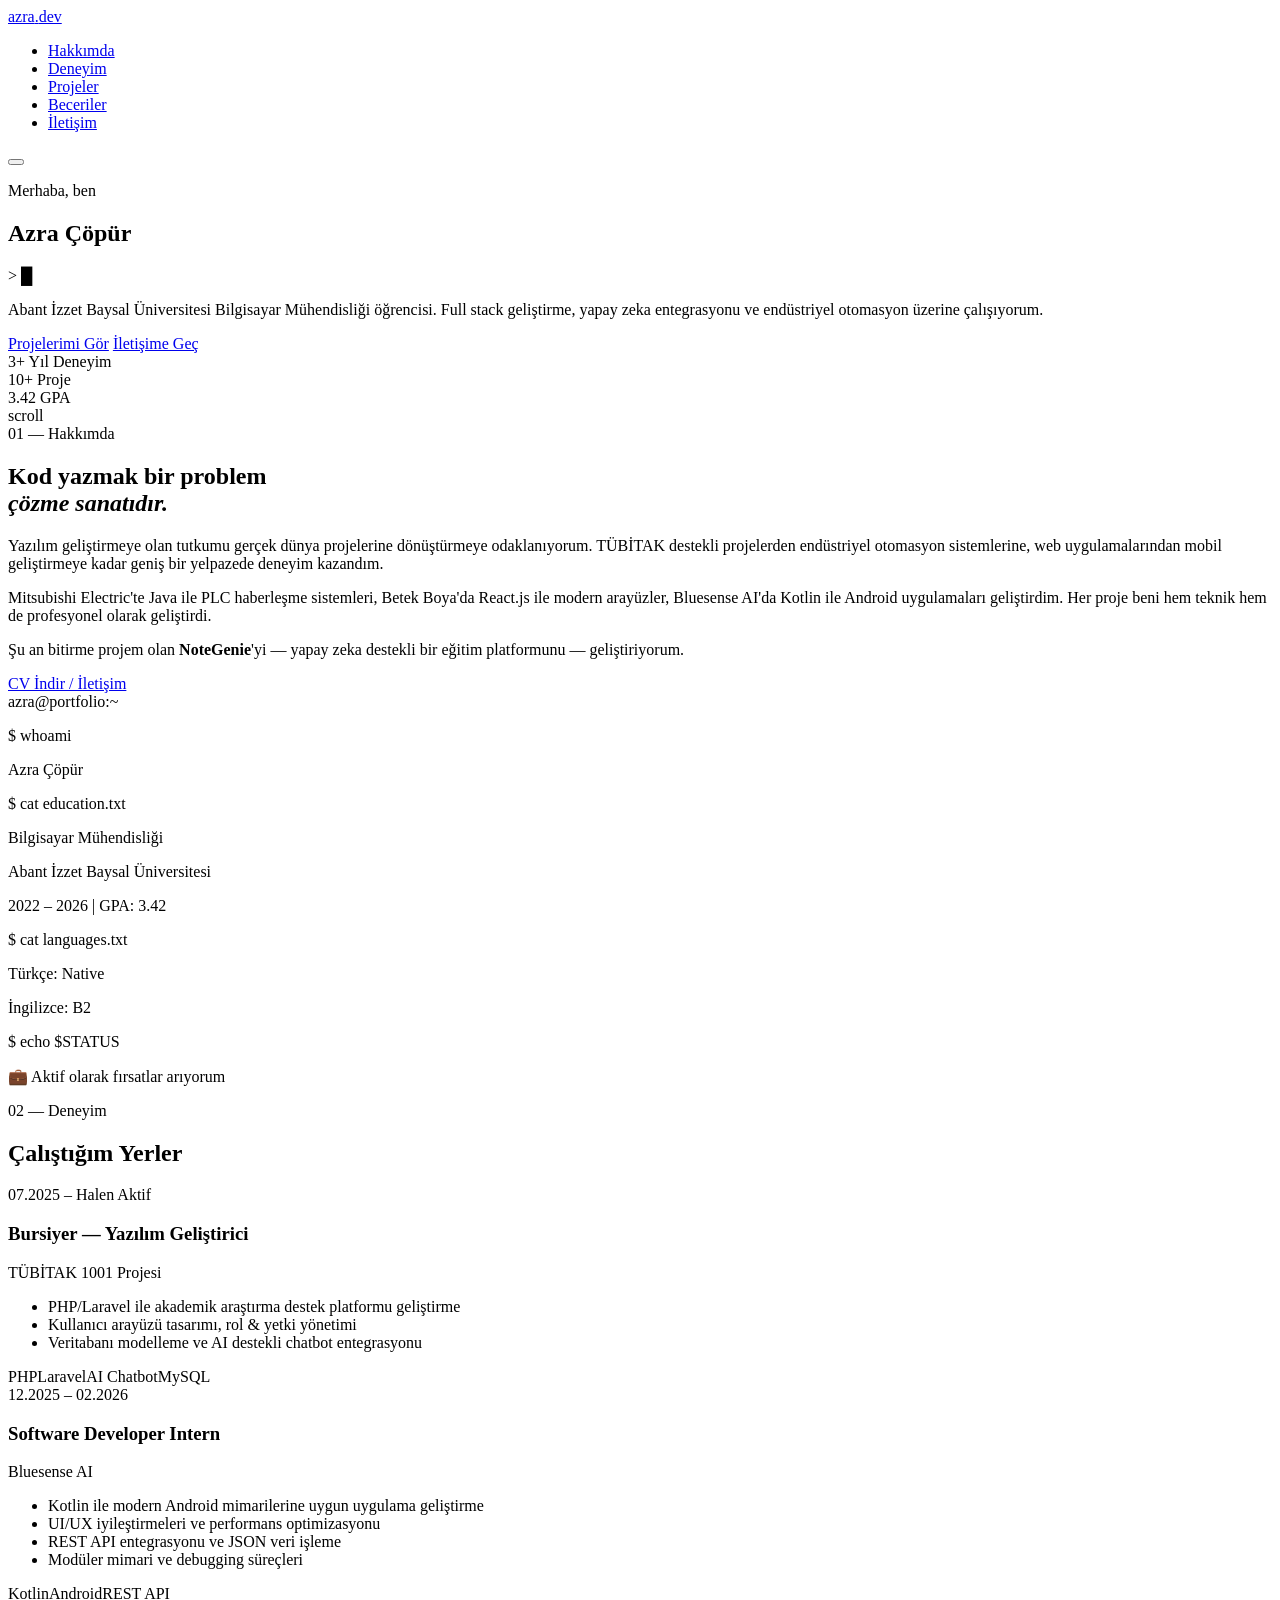
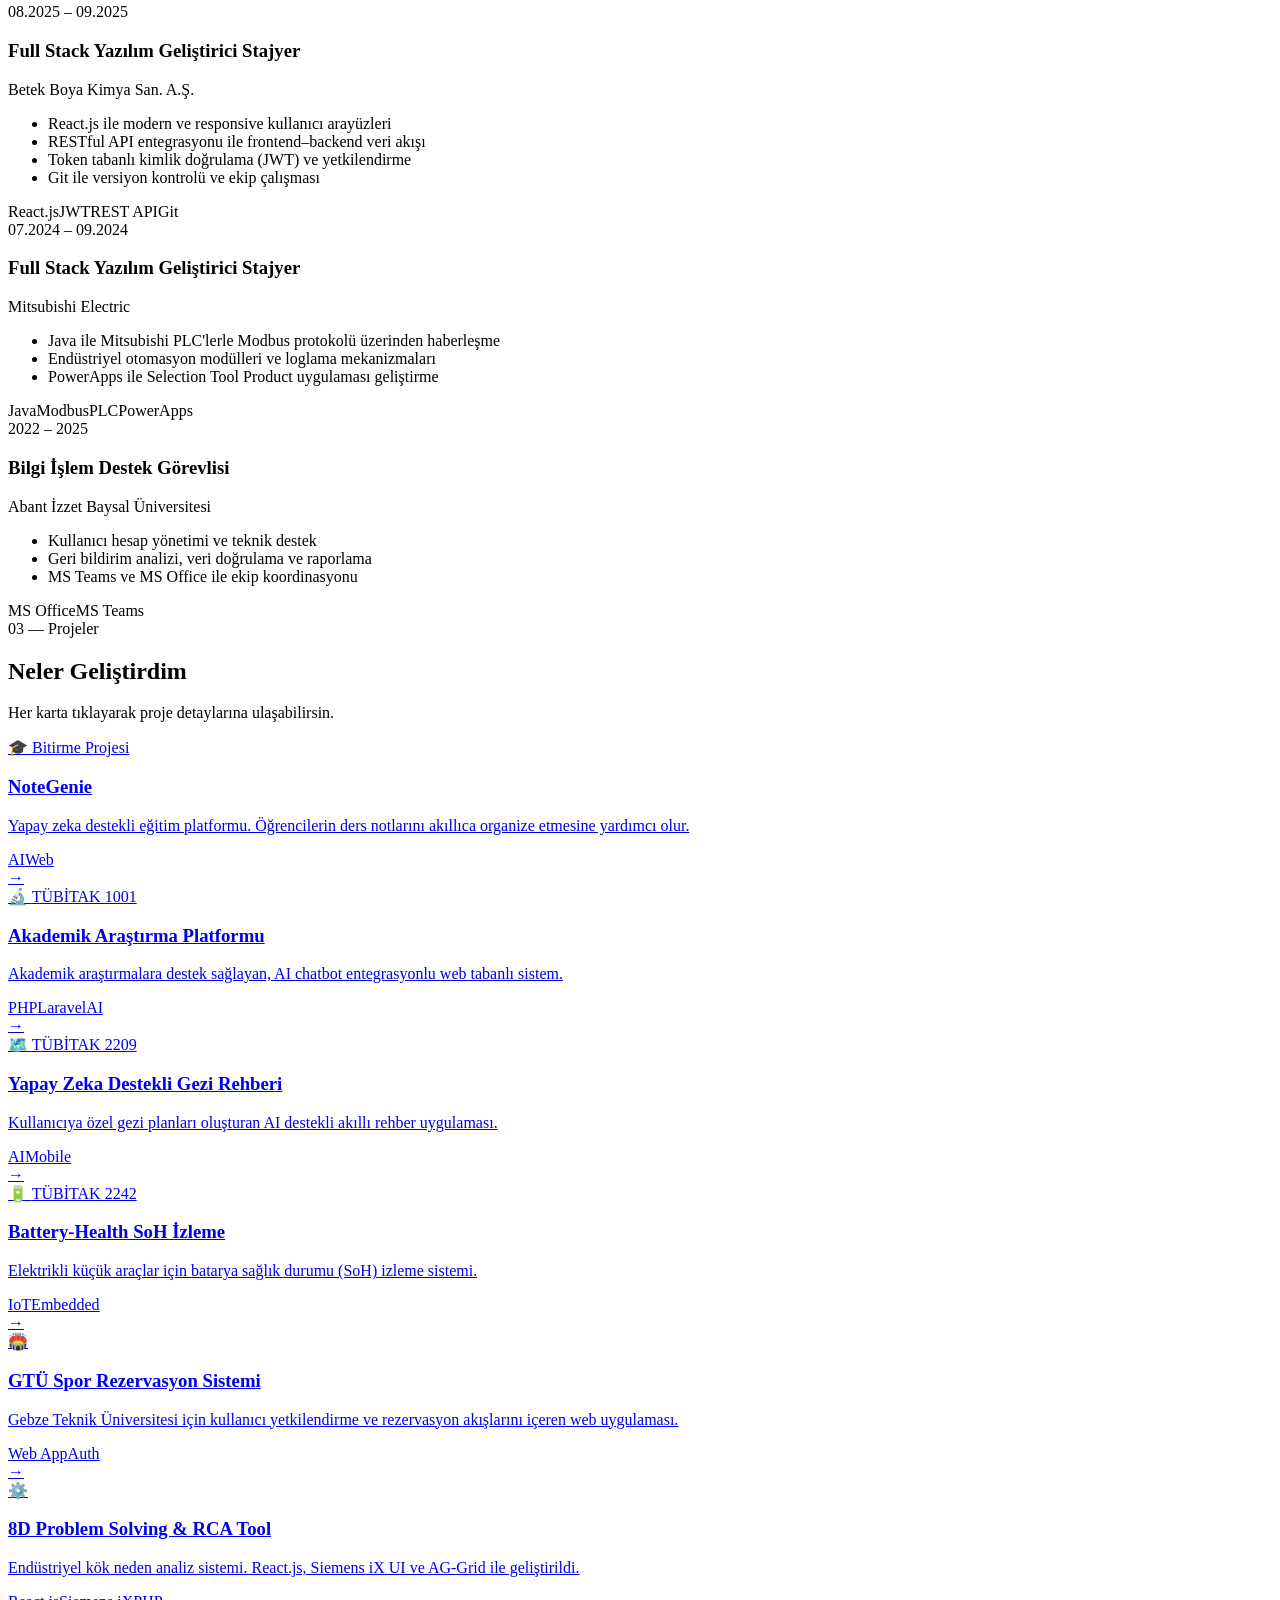
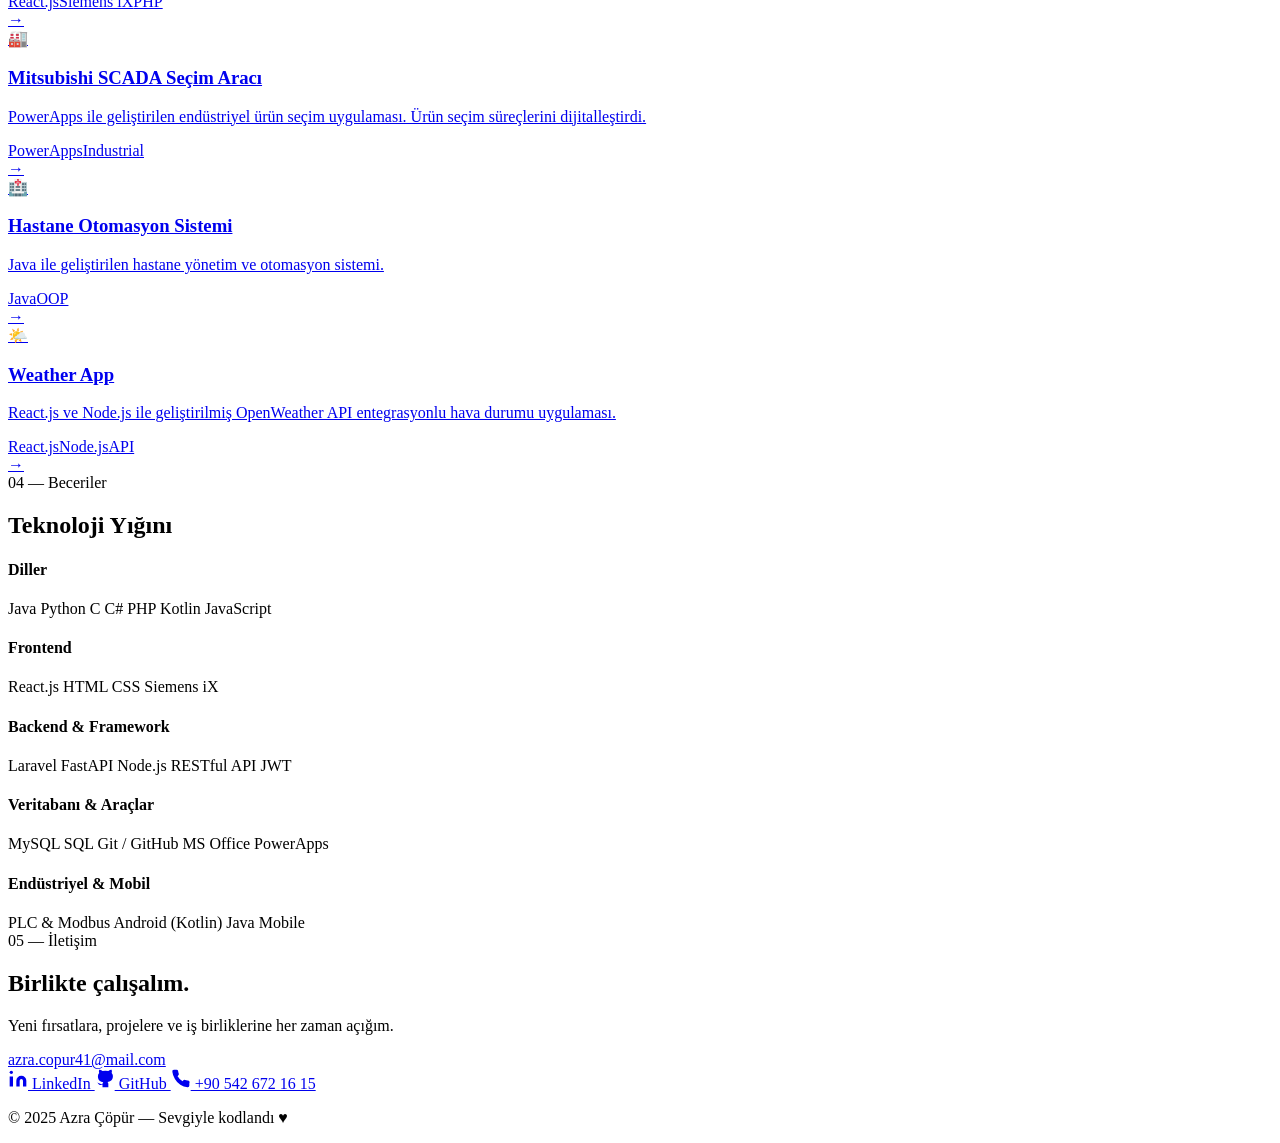
==== index.html @ 9828b647 "Add files via upload" ====
<!DOCTYPE html>
<html lang="tr">
<head>
  <meta charset="UTF-8" />
  <meta name="viewport" content="width=device-width, initial-scale=1.0" />
  <title>Azra Çöpür — Software Developer</title>
  <link rel="preconnect" href="https://fonts.googleapis.com" />
  <link rel="preconnect" href="https://fonts.gstatic.com" crossorigin />
  <link href="https://fonts.googleapis.com/css2?family=Space+Grotesk:wght@300;400;500;600;700&family=Inter:wght@300;400;500&family=JetBrains+Mono:wght@300;400&display=swap" rel="stylesheet" />
  <link rel="stylesheet" href="css/style.css" />
</head>
<body>

  <!-- NAV -->
  <nav class="nav" id="nav">
    <div class="nav-inner">
      <a href="#home" class="nav-logo">azra<span class="accent">.</span>dev</a>
      <ul class="nav-links">
        <li><a href="#about">Hakkımda</a></li>
        <li><a href="#experience">Deneyim</a></li>
        <li><a href="#projects">Projeler</a></li>
        <li><a href="#skills">Beceriler</a></li>
        <li><a href="#contact" class="nav-cta">İletişim</a></li>
      </ul>
      <button class="hamburger" id="hamburger" aria-label="Menü">
        <span></span><span></span><span></span>
      </button>
    </div>
  </nav>

  <!-- HERO -->
  <section class="hero" id="home">
    <div class="hero-bg-code" aria-hidden="true" id="bgCode"></div>
    <div class="hero-content">
      <p class="hero-eyebrow">Merhaba, ben</p>
      <h1 class="hero-name">Azra Çöpür</h1>
      <div class="hero-title-wrap">
        <span class="hero-title-static">&gt; </span>
        <span class="hero-title-typed" id="typedText"></span>
        <span class="cursor" aria-hidden="true">█</span>
      </div>
      <p class="hero-desc">
        Abant İzzet Baysal Üniversitesi Bilgisayar Mühendisliği öğrencisi. 
        Full stack geliştirme, yapay zeka entegrasyonu ve endüstriyel otomasyon üzerine çalışıyorum.
      </p>
      <div class="hero-actions">
        <a href="#projects" class="btn btn-primary">Projelerimi Gör</a>
        <a href="#contact" class="btn btn-ghost">İletişime Geç</a>
      </div>
      <div class="hero-stats">
        <div class="stat">
          <span class="stat-num">3+</span>
          <span class="stat-label">Yıl Deneyim</span>
        </div>
        <div class="stat-divider"></div>
        <div class="stat">
          <span class="stat-num">10+</span>
          <span class="stat-label">Proje</span>
        </div>
        <div class="stat-divider"></div>
        <div class="stat">
          <span class="stat-num">3.42</span>
          <span class="stat-label">GPA</span>
        </div>
      </div>
    </div>
    <div class="hero-scroll-hint" aria-hidden="true">
      <span>scroll</span>
      <div class="scroll-line"></div>
    </div>
  </section>

  <!-- ABOUT -->
  <section class="section" id="about">
    <div class="container">
      <div class="section-label">01 — Hakkımda</div>
      <div class="about-grid">
        <div class="about-text">
          <h2 class="section-title">Kod yazmak bir problem<br><em>çözme sanatıdır.</em></h2>
          <p>
            Yazılım geliştirmeye olan tutkumu gerçek dünya projelerine dönüştürmeye odaklanıyorum. 
            TÜBİTAK destekli projelerden endüstriyel otomasyon sistemlerine, web uygulamalarından 
            mobil geliştirmeye kadar geniş bir yelpazede deneyim kazandım.
          </p>
          <p>
            Mitsubishi Electric'te Java ile PLC haberleşme sistemleri, Betek Boya'da React.js ile 
            modern arayüzler, Bluesense AI'da Kotlin ile Android uygulamaları geliştirdim. 
            Her proje beni hem teknik hem de profesyonel olarak geliştirdi.
          </p>
          <p>
            Şu an bitirme projem olan <strong>NoteGenie</strong>'yi — yapay zeka destekli bir eğitim 
            platformunu — geliştiriyorum.
          </p>
          <a href="mailto:azra.copur41@mail.com" class="btn btn-primary" style="margin-top:1.5rem">CV İndir / İletişim</a>
        </div>
        <div class="about-card-col">
          <div class="about-terminal">
            <div class="terminal-bar">
              <span class="t-dot red"></span>
              <span class="t-dot yellow"></span>
              <span class="t-dot green"></span>
              <span class="t-title">azra@portfolio:~</span>
            </div>
            <div class="terminal-body">
              <p><span class="t-prompt">$</span> whoami</p>
              <p class="t-out">Azra Çöpür</p>
              <p><span class="t-prompt">$</span> cat education.txt</p>
              <p class="t-out">Bilgisayar Mühendisliği</p>
              <p class="t-out">Abant İzzet Baysal Üniversitesi</p>
              <p class="t-out">2022 – 2026 | GPA: 3.42</p>
              <p><span class="t-prompt">$</span> cat languages.txt</p>
              <p class="t-out">Türkçe: Native</p>
              <p class="t-out">İngilizce: B2</p>
              <p><span class="t-prompt">$</span> echo $STATUS</p>
              <p class="t-out accent-text">💼 Aktif olarak fırsatlar arıyorum</p>
            </div>
          </div>
        </div>
      </div>
    </div>
  </section>

  <!-- EXPERIENCE -->
  <section class="section section-dark" id="experience">
    <div class="container">
      <div class="section-label">02 — Deneyim</div>
      <h2 class="section-title">Çalıştığım Yerler</h2>
      <div class="timeline">

        <div class="timeline-item">
          <div class="timeline-dot"></div>
          <div class="timeline-content">
            <div class="timeline-meta">
              <span class="timeline-date">07.2025 – Halen</span>
              <span class="timeline-badge current">Aktif</span>
            </div>
            <h3 class="timeline-role">Bursiyer — Yazılım Geliştirici</h3>
            <p class="timeline-company">TÜBİTAK 1001 Projesi</p>
            <ul class="timeline-tasks">
              <li>PHP/Laravel ile akademik araştırma destek platformu geliştirme</li>
              <li>Kullanıcı arayüzü tasarımı, rol & yetki yönetimi</li>
              <li>Veritabanı modelleme ve AI destekli chatbot entegrasyonu</li>
            </ul>
            <div class="timeline-tags">
              <span class="tag">PHP</span><span class="tag">Laravel</span><span class="tag">AI Chatbot</span><span class="tag">MySQL</span>
            </div>
          </div>
        </div>

        <div class="timeline-item">
          <div class="timeline-dot"></div>
          <div class="timeline-content">
            <div class="timeline-meta">
              <span class="timeline-date">12.2025 – 02.2026</span>
            </div>
            <h3 class="timeline-role">Software Developer Intern</h3>
            <p class="timeline-company">Bluesense AI</p>
            <ul class="timeline-tasks">
              <li>Kotlin ile modern Android mimarilerine uygun uygulama geliştirme</li>
              <li>UI/UX iyileştirmeleri ve performans optimizasyonu</li>
              <li>REST API entegrasyonu ve JSON veri işleme</li>
              <li>Modüler mimari ve debugging süreçleri</li>
            </ul>
            <div class="timeline-tags">
              <span class="tag">Kotlin</span><span class="tag">Android</span><span class="tag">REST API</span>
            </div>
          </div>
        </div>

        <div class="timeline-item">
          <div class="timeline-dot"></div>
          <div class="timeline-content">
            <div class="timeline-meta">
              <span class="timeline-date">08.2025 – 09.2025</span>
            </div>
            <h3 class="timeline-role">Full Stack Yazılım Geliştirici Stajyer</h3>
            <p class="timeline-company">Betek Boya Kimya San. A.Ş.</p>
            <ul class="timeline-tasks">
              <li>React.js ile modern ve responsive kullanıcı arayüzleri</li>
              <li>RESTful API entegrasyonu ile frontend–backend veri akışı</li>
              <li>Token tabanlı kimlik doğrulama (JWT) ve yetkilendirme</li>
              <li>Git ile versiyon kontrolü ve ekip çalışması</li>
            </ul>
            <div class="timeline-tags">
              <span class="tag">React.js</span><span class="tag">JWT</span><span class="tag">REST API</span><span class="tag">Git</span>
            </div>
          </div>
        </div>

        <div class="timeline-item">
          <div class="timeline-dot"></div>
          <div class="timeline-content">
            <div class="timeline-meta">
              <span class="timeline-date">07.2024 – 09.2024</span>
            </div>
            <h3 class="timeline-role">Full Stack Yazılım Geliştirici Stajyer</h3>
            <p class="timeline-company">Mitsubishi Electric</p>
            <ul class="timeline-tasks">
              <li>Java ile Mitsubishi PLC'lerle Modbus protokolü üzerinden haberleşme</li>
              <li>Endüstriyel otomasyon modülleri ve loglama mekanizmaları</li>
              <li>PowerApps ile Selection Tool Product uygulaması geliştirme</li>
            </ul>
            <div class="timeline-tags">
              <span class="tag">Java</span><span class="tag">Modbus</span><span class="tag">PLC</span><span class="tag">PowerApps</span>
            </div>
          </div>
        </div>

        <div class="timeline-item">
          <div class="timeline-dot"></div>
          <div class="timeline-content">
            <div class="timeline-meta">
              <span class="timeline-date">2022 – 2025</span>
            </div>
            <h3 class="timeline-role">Bilgi İşlem Destek Görevlisi</h3>
            <p class="timeline-company">Abant İzzet Baysal Üniversitesi</p>
            <ul class="timeline-tasks">
              <li>Kullanıcı hesap yönetimi ve teknik destek</li>
              <li>Geri bildirim analizi, veri doğrulama ve raporlama</li>
              <li>MS Teams ve MS Office ile ekip koordinasyonu</li>
            </ul>
            <div class="timeline-tags">
              <span class="tag">MS Office</span><span class="tag">MS Teams</span>
            </div>
          </div>
        </div>

      </div>
    </div>
  </section>

  <!-- PROJECTS -->
  <section class="section" id="projects">
    <div class="container">
      <div class="section-label">03 — Projeler</div>
      <h2 class="section-title">Neler Geliştirdim</h2>
      <p class="section-sub">Her karta tıklayarak proje detaylarına ulaşabilirsin.</p>
      <div class="projects-grid">

        <a href="projects/notegenie.html" class="project-card featured">
          <div class="project-card-inner">
            <div class="project-top">
              <span class="project-emoji">🎓</span>
              <span class="project-badge">Bitirme Projesi</span>
            </div>
            <h3 class="project-title">NoteGenie</h3>
            <p class="project-desc">Yapay zeka destekli eğitim platformu. Öğrencilerin ders notlarını akıllıca organize etmesine yardımcı olur.</p>
            <div class="project-tags">
              <span class="tag">AI</span><span class="tag">Web</span>
            </div>
            <span class="project-arrow">→</span>
          </div>
        </a>

        <a href="projects/tubitak-1001.html" class="project-card">
          <div class="project-card-inner">
            <div class="project-top">
              <span class="project-emoji">🔬</span>
              <span class="project-badge tubitak">TÜBİTAK 1001</span>
            </div>
            <h3 class="project-title">Akademik Araştırma Platformu</h3>
            <p class="project-desc">Akademik araştırmalara destek sağlayan, AI chatbot entegrasyonlu web tabanlı sistem.</p>
            <div class="project-tags">
              <span class="tag">PHP</span><span class="tag">Laravel</span><span class="tag">AI</span>
            </div>
            <span class="project-arrow">→</span>
          </div>
        </a>

        <a href="projects/tubitak-2209.html" class="project-card">
          <div class="project-card-inner">
            <div class="project-top">
              <span class="project-emoji">🗺️</span>
              <span class="project-badge tubitak">TÜBİTAK 2209</span>
            </div>
            <h3 class="project-title">Yapay Zeka Destekli Gezi Rehberi</h3>
            <p class="project-desc">Kullanıcıya özel gezi planları oluşturan AI destekli akıllı rehber uygulaması.</p>
            <div class="project-tags">
              <span class="tag">AI</span><span class="tag">Mobile</span>
            </div>
            <span class="project-arrow">→</span>
          </div>
        </a>

        <a href="projects/battery-health.html" class="project-card">
          <div class="project-card-inner">
            <div class="project-top">
              <span class="project-emoji">🔋</span>
              <span class="project-badge tubitak">TÜBİTAK 2242</span>
            </div>
            <h3 class="project-title">Battery-Health SoH İzleme</h3>
            <p class="project-desc">Elektrikli küçük araçlar için batarya sağlık durumu (SoH) izleme sistemi.</p>
            <div class="project-tags">
              <span class="tag">IoT</span><span class="tag">Embedded</span>
            </div>
            <span class="project-arrow">→</span>
          </div>
        </a>

        <a href="projects/spor-rezervasyon.html" class="project-card">
          <div class="project-card-inner">
            <div class="project-top">
              <span class="project-emoji">🏟️</span>
            </div>
            <h3 class="project-title">GTÜ Spor Rezervasyon Sistemi</h3>
            <p class="project-desc">Gebze Teknik Üniversitesi için kullanıcı yetkilendirme ve rezervasyon akışlarını içeren web uygulaması.</p>
            <div class="project-tags">
              <span class="tag">Web App</span><span class="tag">Auth</span>
            </div>
            <span class="project-arrow">→</span>
          </div>
        </a>

        <a href="projects/8d-tool.html" class="project-card">
          <div class="project-card-inner">
            <div class="project-top">
              <span class="project-emoji">⚙️</span>
            </div>
            <h3 class="project-title">8D Problem Solving & RCA Tool</h3>
            <p class="project-desc">Endüstriyel kök neden analiz sistemi. React.js, Siemens iX UI ve AG-Grid ile geliştirildi.</p>
            <div class="project-tags">
              <span class="tag">React.js</span><span class="tag">Siemens iX</span><span class="tag">PHP</span>
            </div>
            <span class="project-arrow">→</span>
          </div>
        </a>

        <a href="projects/mitsubishi-scada.html" class="project-card">
          <div class="project-card-inner">
            <div class="project-top">
              <span class="project-emoji">🏭</span>
            </div>
            <h3 class="project-title">Mitsubishi SCADA Seçim Aracı</h3>
            <p class="project-desc">PowerApps ile geliştirilen endüstriyel ürün seçim uygulaması. Ürün seçim süreçlerini dijitalleştirdi.</p>
            <div class="project-tags">
              <span class="tag">PowerApps</span><span class="tag">Industrial</span>
            </div>
            <span class="project-arrow">→</span>
          </div>
        </a>

        <a href="projects/hastane-otomasyon.html" class="project-card">
          <div class="project-card-inner">
            <div class="project-top">
              <span class="project-emoji">🏥</span>
            </div>
            <h3 class="project-title">Hastane Otomasyon Sistemi</h3>
            <p class="project-desc">Java ile geliştirilen hastane yönetim ve otomasyon sistemi.</p>
            <div class="project-tags">
              <span class="tag">Java</span><span class="tag">OOP</span>
            </div>
            <span class="project-arrow">→</span>
          </div>
        </a>

        <a href="projects/weather-app.html" class="project-card">
          <div class="project-card-inner">
            <div class="project-top">
              <span class="project-emoji">🌤️</span>
            </div>
            <h3 class="project-title">Weather App</h3>
            <p class="project-desc">React.js ve Node.js ile geliştirilmiş OpenWeather API entegrasyonlu hava durumu uygulaması.</p>
            <div class="project-tags">
              <span class="tag">React.js</span><span class="tag">Node.js</span><span class="tag">API</span>
            </div>
            <span class="project-arrow">→</span>
          </div>
        </a>

      </div>
    </div>
  </section>

  <!-- SKILLS -->
  <section class="section section-dark" id="skills">
    <div class="container">
      <div class="section-label">04 — Beceriler</div>
      <h2 class="section-title">Teknoloji Yığını</h2>
      <div class="skills-grid">

        <div class="skill-group">
          <h4 class="skill-group-title">Diller</h4>
          <div class="skill-pills">
            <span class="pill">Java</span>
            <span class="pill">Python</span>
            <span class="pill">C</span>
            <span class="pill">C#</span>
            <span class="pill">PHP</span>
            <span class="pill">Kotlin</span>
            <span class="pill">JavaScript</span>
          </div>
        </div>

        <div class="skill-group">
          <h4 class="skill-group-title">Frontend</h4>
          <div class="skill-pills">
            <span class="pill">React.js</span>
            <span class="pill">HTML</span>
            <span class="pill">CSS</span>
            <span class="pill">Siemens iX</span>
          </div>
        </div>

        <div class="skill-group">
          <h4 class="skill-group-title">Backend & Framework</h4>
          <div class="skill-pills">
            <span class="pill">Laravel</span>
            <span class="pill">FastAPI</span>
            <span class="pill">Node.js</span>
            <span class="pill">RESTful API</span>
            <span class="pill">JWT</span>
          </div>
        </div>

        <div class="skill-group">
          <h4 class="skill-group-title">Veritabanı & Araçlar</h4>
          <div class="skill-pills">
            <span class="pill">MySQL</span>
            <span class="pill">SQL</span>
            <span class="pill">Git / GitHub</span>
            <span class="pill">MS Office</span>
            <span class="pill">PowerApps</span>
          </div>
        </div>

        <div class="skill-group">
          <h4 class="skill-group-title">Endüstriyel & Mobil</h4>
          <div class="skill-pills">
            <span class="pill">PLC & Modbus</span>
            <span class="pill">Android (Kotlin)</span>
            <span class="pill">Java Mobile</span>
          </div>
        </div>

      </div>
    </div>
  </section>

  <!-- CONTACT -->
  <section class="section" id="contact">
    <div class="container">
      <div class="section-label">05 — İletişim</div>
      <div class="contact-center">
        <h2 class="section-title">Birlikte çalışalım<span class="accent">.</span></h2>
        <p class="contact-sub">
          Yeni fırsatlara, projelere ve iş birliklerine her zaman açığım.
        </p>
        <a href="mailto:azra.copur41@mail.com" class="contact-email">azra.copur41@mail.com</a>
        <div class="contact-links">
          <a href="https://linkedin.com/in/azracopur" target="_blank" rel="noopener" class="contact-link">
            <svg width="20" height="20" viewBox="0 0 24 24" fill="currentColor"><path d="M16 8a6 6 0 0 1 6 6v7h-4v-7a2 2 0 0 0-2-2 2 2 0 0 0-2 2v7h-4v-7a6 6 0 0 1 6-6z"/><rect x="2" y="9" width="4" height="12"/><circle cx="4" cy="4" r="2"/></svg>
            LinkedIn
          </a>
          <a href="https://github.com/azracopur" target="_blank" rel="noopener" class="contact-link">
            <svg width="20" height="20" viewBox="0 0 24 24" fill="currentColor"><path d="M9 19c-5 1.5-5-2.5-7-3m14 6v-3.87a3.37 3.37 0 0 0-.94-2.61c3.14-.35 6.44-1.54 6.44-7A5.44 5.44 0 0 0 20 4.77 5.07 5.07 0 0 0 19.91 1S18.73.65 16 2.48a13.38 13.38 0 0 0-7 0C6.27.65 5.09 1 5.09 1A5.07 5.07 0 0 0 5 4.77a5.44 5.44 0 0 0-1.5 3.78c0 5.42 3.3 6.61 6.44 7A3.37 3.37 0 0 0 9 18.13V22"/></svg>
            GitHub
          </a>
          <a href="tel:+905426721615" class="contact-link">
            <svg width="20" height="20" viewBox="0 0 24 24" fill="currentColor"><path d="M22 16.92v3a2 2 0 0 1-2.18 2 19.79 19.79 0 0 1-8.63-3.07A19.5 19.5 0 0 1 4.69 12 19.79 19.79 0 0 1 1.61 3.4 2 2 0 0 1 3.59 1h3a2 2 0 0 1 2 1.72c.127.96.361 1.903.7 2.81a2 2 0 0 1-.45 2.11L7.91 8.56a16 16 0 0 0 6 6l.92-.92a2 2 0 0 1 2.11-.45c.907.339 1.85.573 2.81.7A2 2 0 0 1 22 16.92z"/></svg>
            +90 542 672 16 15
          </a>
        </div>
      </div>
    </div>
  </section>

  <!-- FOOTER -->
  <footer class="footer">
    <div class="container">
      <p>© 2025 Azra Çöpür — Sevgiyle kodlandı <span class="accent">♥</span></p>
    </div>
  </footer>

  <script src="js/main.js"></script>
</body>
</html>
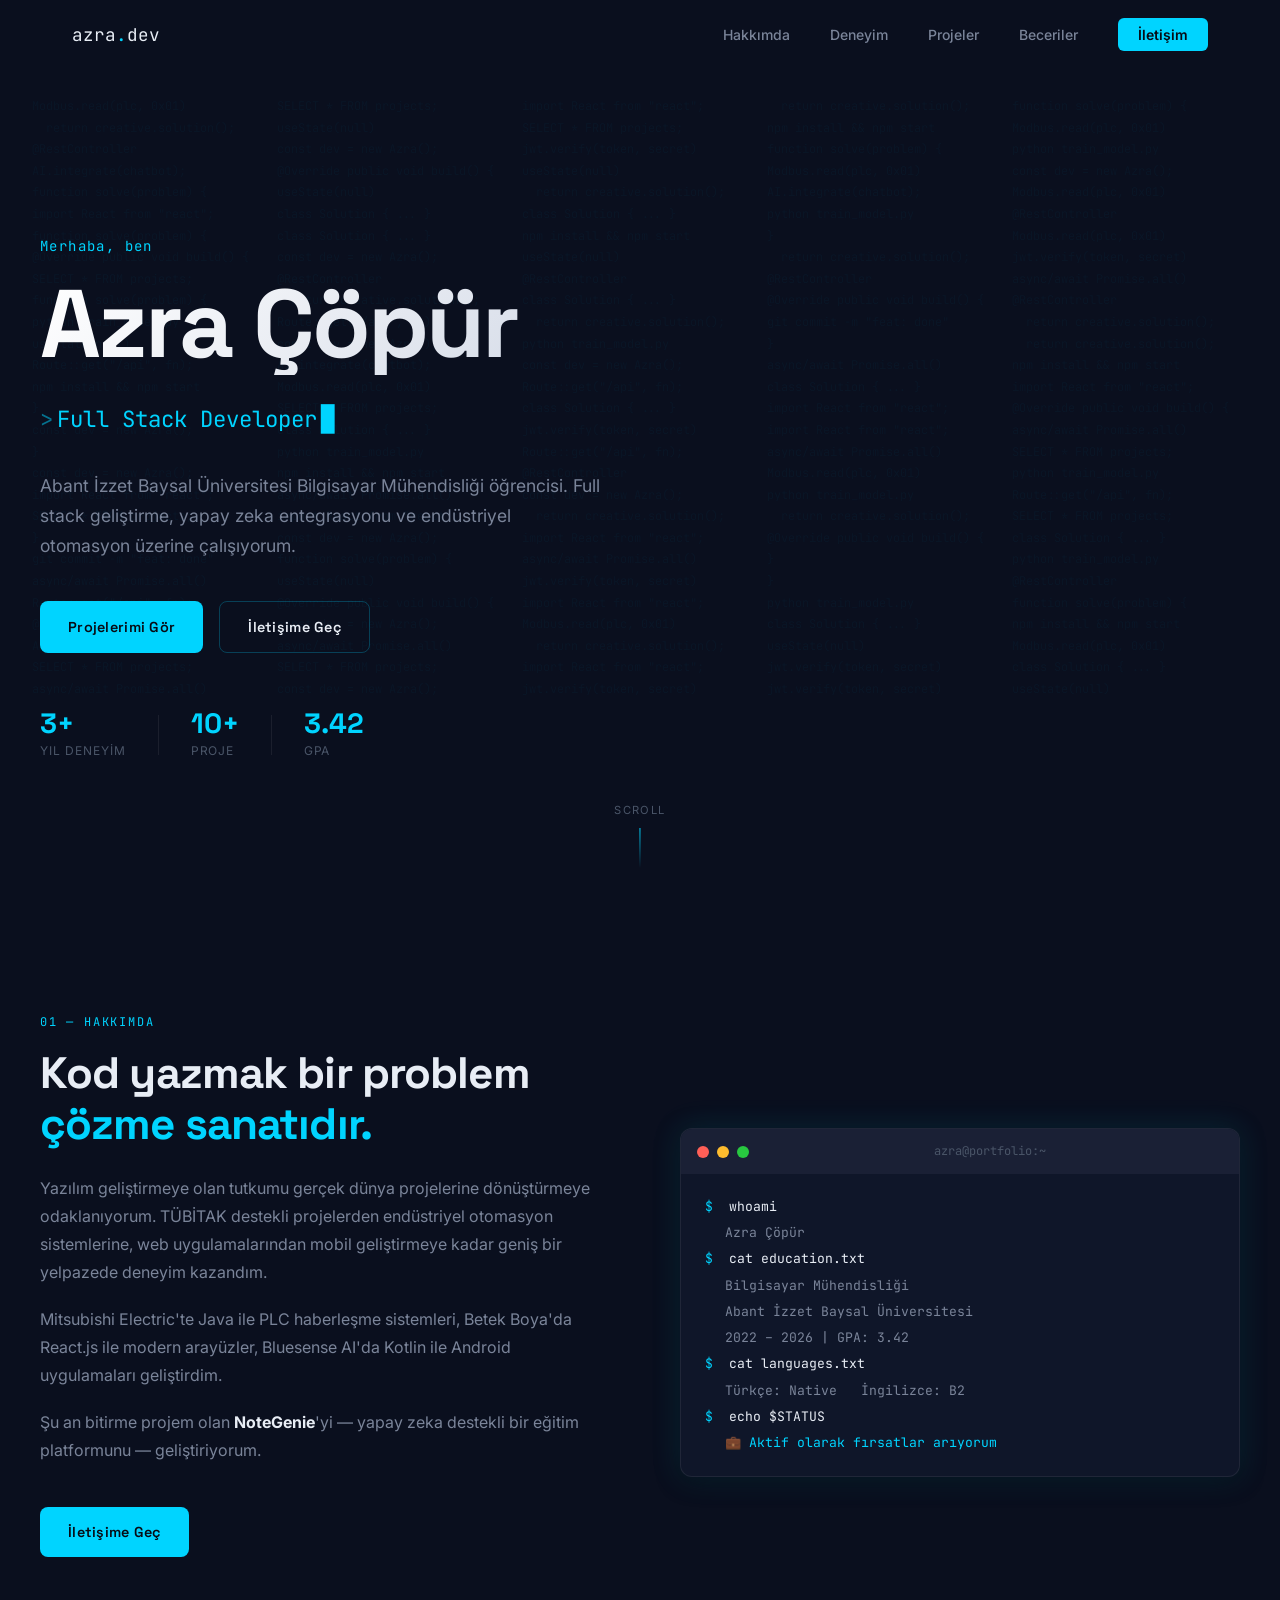
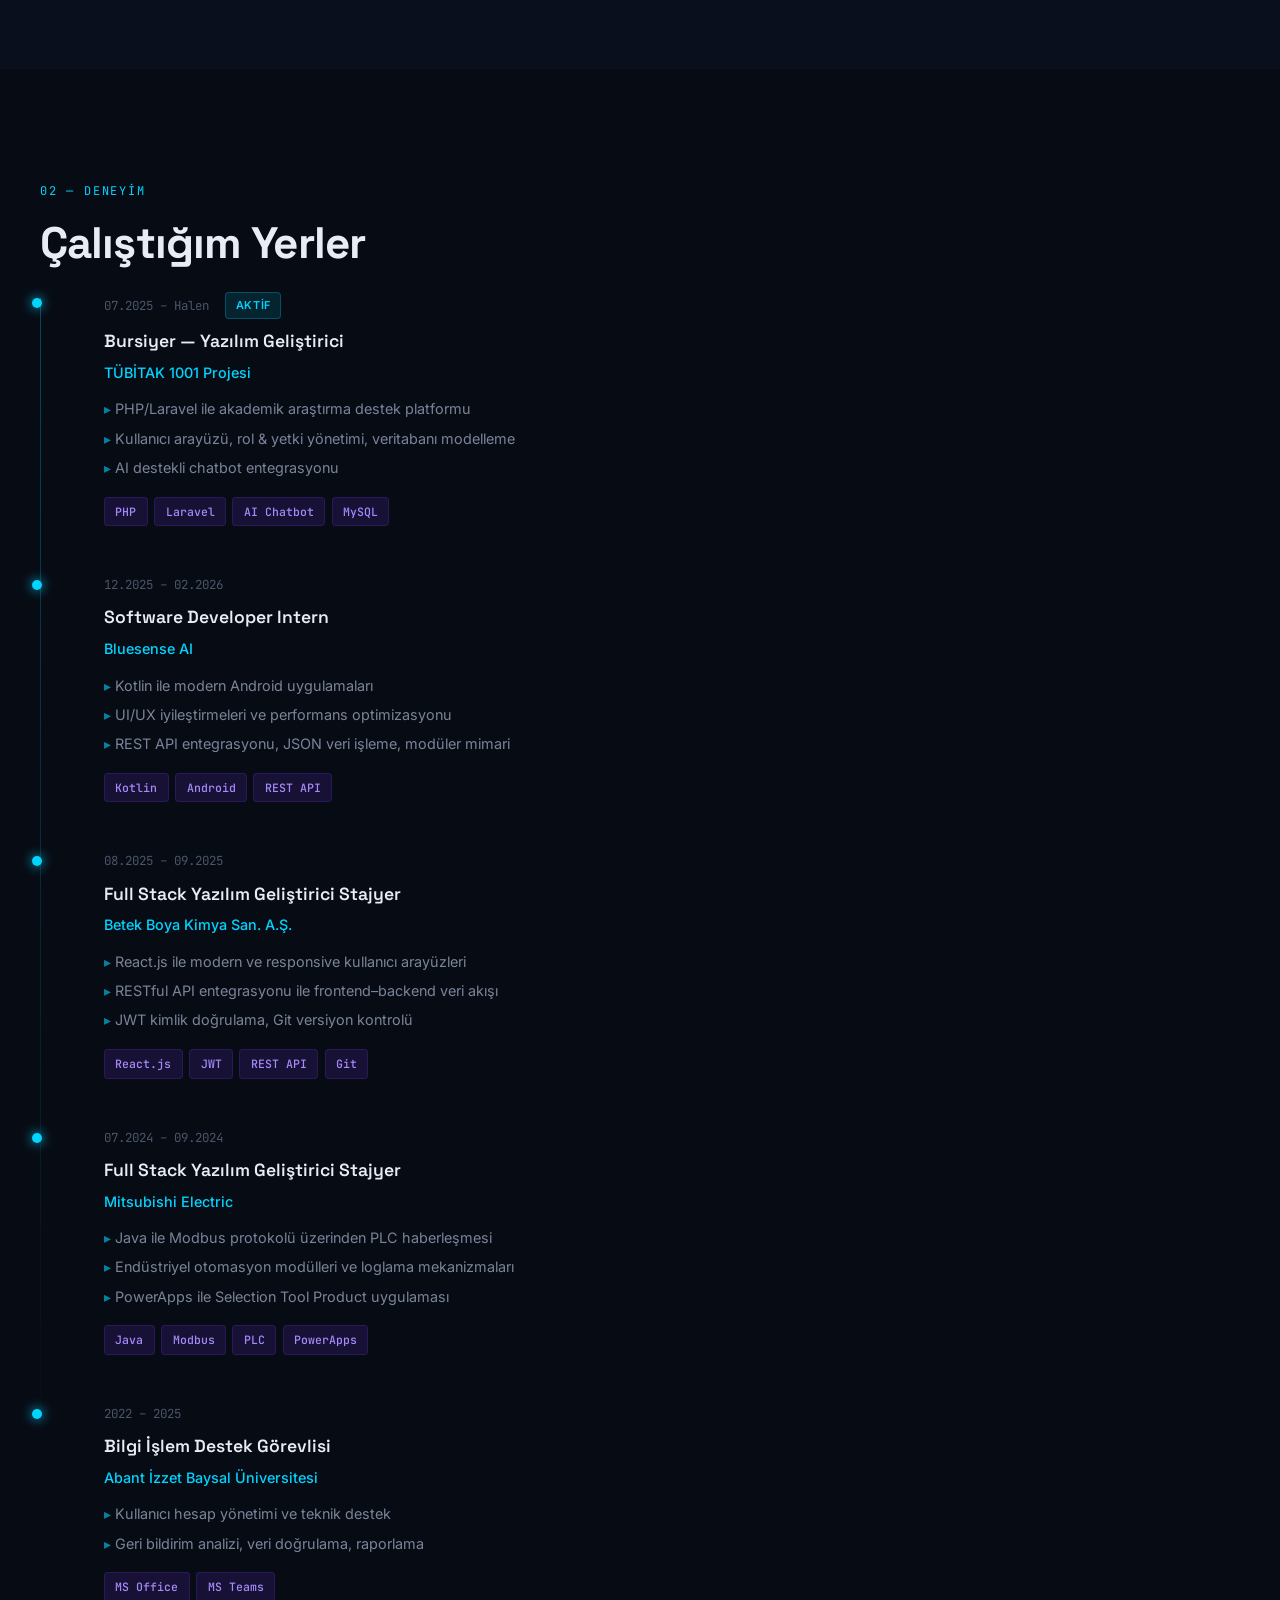
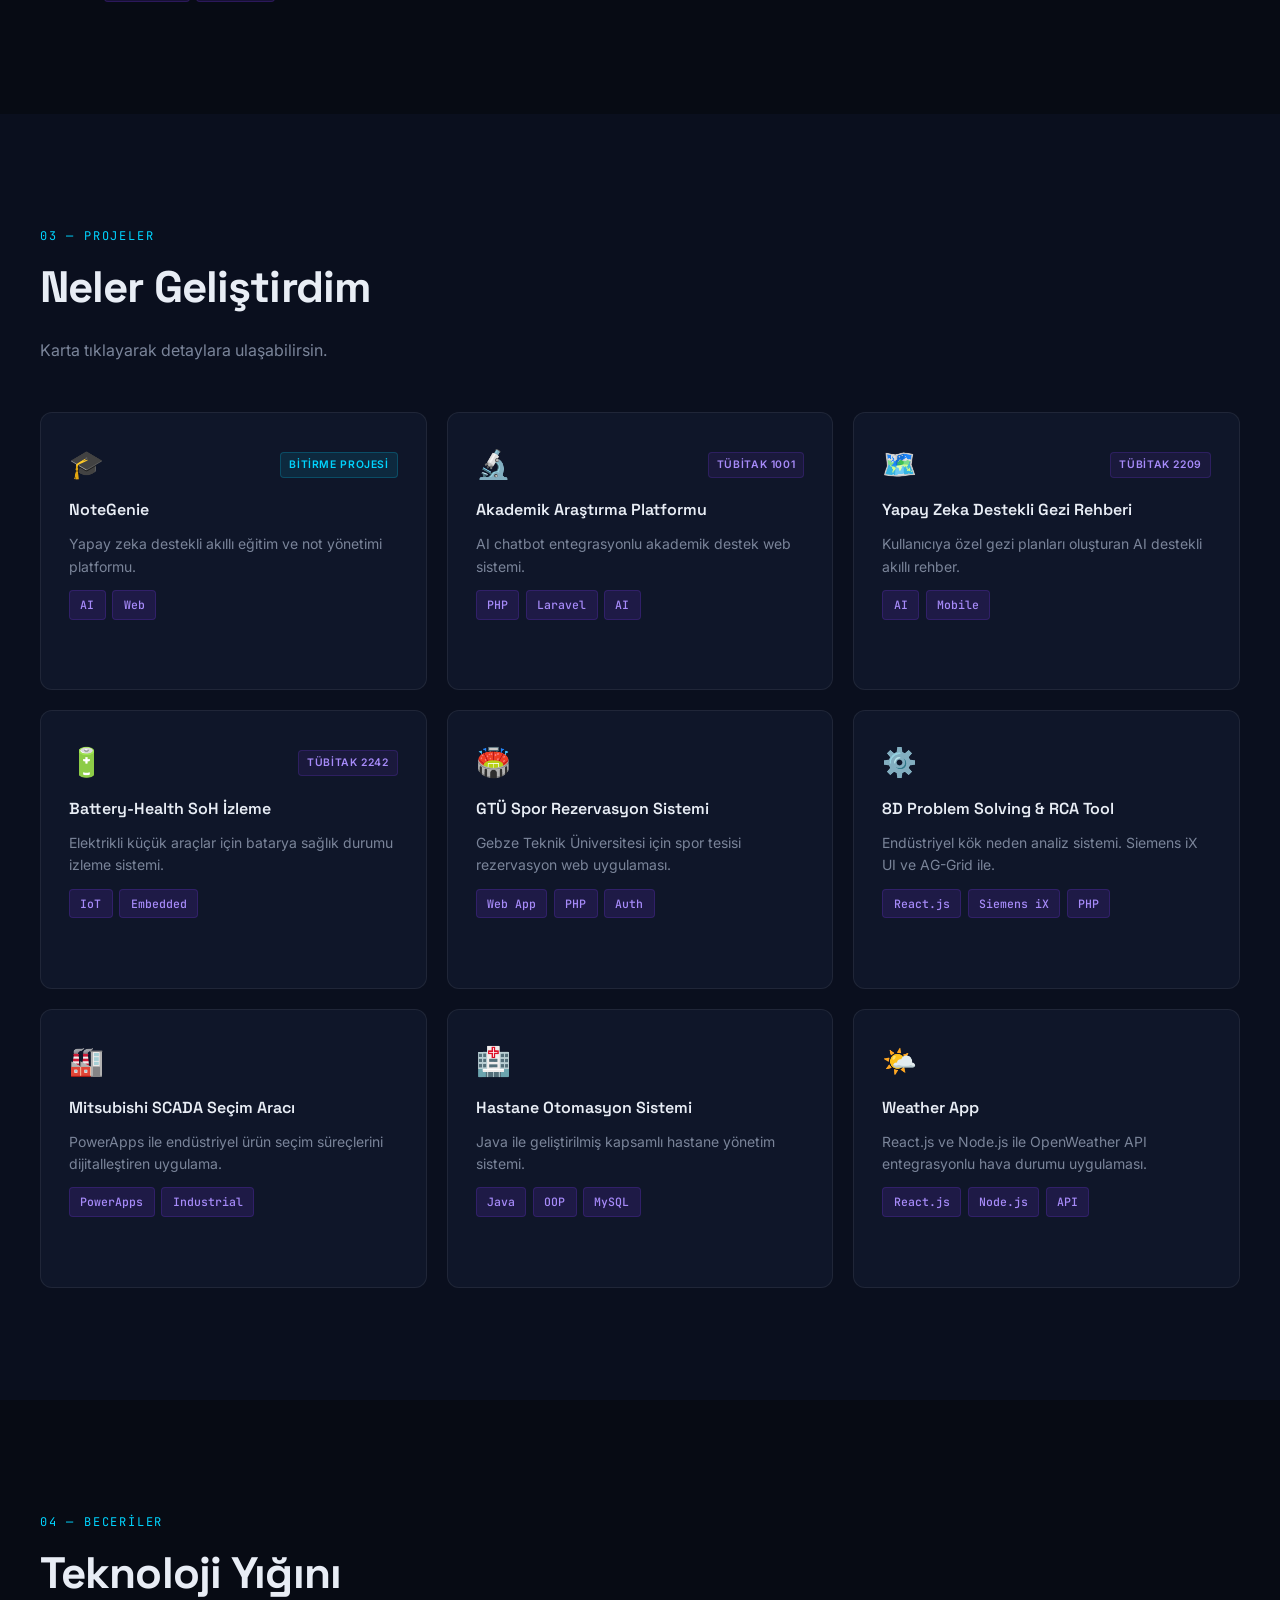
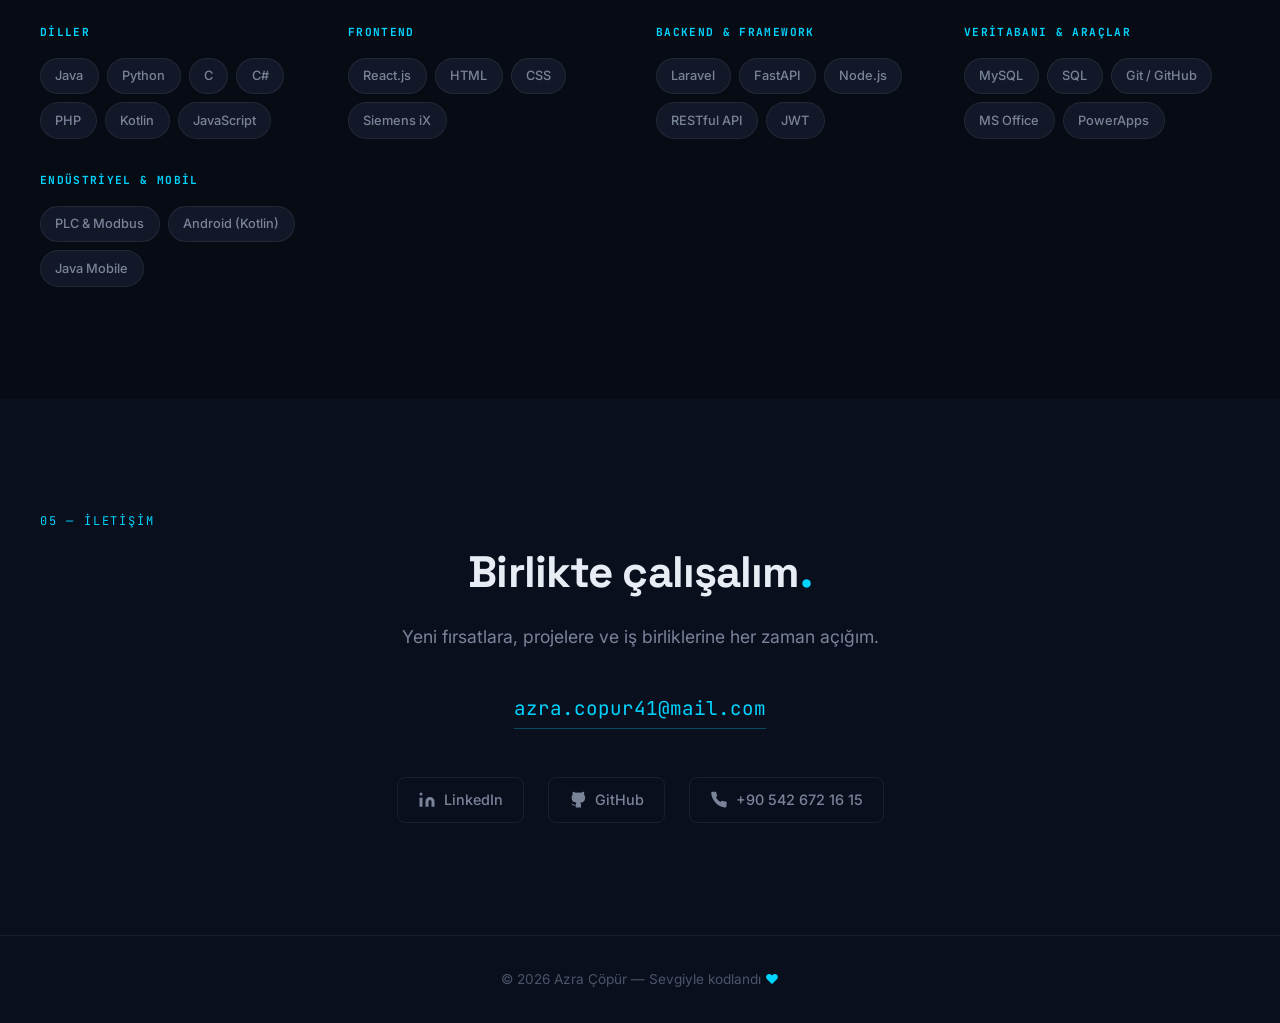
==== commit 4abd99be: "Add files via upload" ====
--- a/index.html
+++ b/index.html
@@ -1,476 +1,573 @@
 <!DOCTYPE html>
 <html lang="tr">
 <head>
-  <meta charset="UTF-8" />
-  <meta name="viewport" content="width=device-width, initial-scale=1.0" />
-  <title>Azra Çöpür — Software Developer</title>
-  <link rel="preconnect" href="https://fonts.googleapis.com" />
-  <link rel="preconnect" href="https://fonts.gstatic.com" crossorigin />
-  <link href="https://fonts.googleapis.com/css2?family=Space+Grotesk:wght@300;400;500;600;700&family=Inter:wght@300;400;500&family=JetBrains+Mono:wght@300;400&display=swap" rel="stylesheet" />
-  <link rel="stylesheet" href="css/style.css" />
+<meta charset="UTF-8"/>
+<meta name="viewport" content="width=device-width, initial-scale=1.0"/>
+<title>Azra Çöpür — Software Developer</title>
+<link rel="preconnect" href="https://fonts.googleapis.com"/>
+<link rel="preconnect" href="https://fonts.gstatic.com" crossorigin/>
+<link href="https://fonts.googleapis.com/css2?family=Space+Grotesk:wght@300;400;500;600;700&family=Inter:wght@300;400;500&family=JetBrains+Mono:wght@300;400&display=swap" rel="stylesheet"/>
+<style>
+:root{
+  --bg:#0A0F1E;--bg-dark:#070B14;--bg-card:#0F1629;--bg-card2:#121828;
+  --accent:#00D4FF;--accent2:#7C3AED;
+  --text:#E8EDF5;--text-muted:#7A8499;--text-dim:#4A5568;
+  --border:rgba(255,255,255,0.07);--border-accent:rgba(0,212,255,0.25);
+  --font-d:'Space Grotesk',sans-serif;--font-b:'Inter',sans-serif;--font-m:'JetBrains Mono',monospace;
+  --radius:12px;--tr:0.3s cubic-bezier(0.4,0,0.2,1);
+  --shadow:0 4px 24px rgba(0,0,0,0.4);--shadow-a:0 0 30px rgba(0,212,255,0.15);
+}
+*,*::before,*::after{box-sizing:border-box;margin:0;padding:0}
+html{scroll-behavior:smooth}
+body{background:var(--bg);color:var(--text);font-family:var(--font-b);line-height:1.7;overflow-x:hidden}
+a{text-decoration:none;color:inherit}
+ul{list-style:none}
+.accent{color:var(--accent)}
+
+/* NAV */
+.nav{position:fixed;top:0;left:0;right:0;z-index:100;transition:background var(--tr),box-shadow var(--tr)}
+.nav.scrolled{background:rgba(7,11,20,0.95);backdrop-filter:blur(20px);box-shadow:0 1px 0 var(--border)}
+.nav-inner{max-width:1200px;margin:0 auto;padding:1.25rem 2rem;display:flex;align-items:center;justify-content:space-between}
+.nav-logo{font-family:var(--font-m);font-size:1.1rem;color:var(--text)}
+.nav-links{display:flex;align-items:center;gap:2.5rem}
+.nav-links a{font-size:.875rem;color:var(--text-muted);transition:color var(--tr);font-weight:500}
+.nav-links a:hover{color:var(--text)}
+.nav-cta{background:var(--accent)!important;color:var(--bg-dark)!important;padding:.5rem 1.25rem;border-radius:6px;font-weight:600!important}
+.nav-cta:hover{opacity:.85}
+.hamburger{display:none;flex-direction:column;gap:5px;background:none;border:none;cursor:pointer;padding:4px}
+.hamburger span{display:block;width:22px;height:2px;background:var(--text);border-radius:2px;transition:var(--tr)}
+
+/* HERO */
+.hero{position:relative;min-height:100vh;display:flex;align-items:center;overflow:hidden;padding:0 2rem}
+.hero-bg{position:absolute;inset:0;font-family:var(--font-m);font-size:.75rem;color:rgba(0,212,255,0.04);line-height:1.8;padding:6rem 2rem 2rem;white-space:pre;pointer-events:none;overflow:hidden;user-select:none}
+.hero-content{max-width:1200px;margin:0 auto;width:100%;padding-top:6rem;position:relative;z-index:2}
+.hero-eyebrow{font-family:var(--font-m);font-size:.875rem;color:var(--accent);letter-spacing:.1em;margin-bottom:1rem}
+.hero-name{font-family:var(--font-d);font-size:clamp(3rem,8vw,6rem);font-weight:700;line-height:1.05;letter-spacing:-.03em;margin-bottom:1.5rem;background:linear-gradient(135deg,#fff 0%,#a8b5cf 100%);-webkit-background-clip:text;-webkit-text-fill-color:transparent;background-clip:text}
+.hero-typed-wrap{display:flex;align-items:center;gap:.25rem;font-family:var(--font-m);font-size:clamp(1rem,2.5vw,1.4rem);color:var(--accent);margin-bottom:2rem;min-height:2.5rem}
+.hero-typed-static{opacity:.5}
+.cursor{animation:blink 1s step-end infinite;color:var(--accent)}
+@keyframes blink{50%{opacity:0}}
+.hero-desc{font-size:1.1rem;color:var(--text-muted);max-width:560px;margin-bottom:2.5rem;line-height:1.7}
+.hero-actions{display:flex;gap:1rem;flex-wrap:wrap;margin-bottom:3.5rem}
+.hero-stats{display:flex;align-items:center;gap:2rem}
+.stat-num{display:block;font-family:var(--font-d);font-size:1.75rem;font-weight:700;color:var(--accent);line-height:1}
+.stat-label{display:block;font-size:.75rem;color:var(--text-dim);text-transform:uppercase;letter-spacing:.08em;margin-top:.25rem}
+.stat-div{width:1px;height:40px;background:var(--border)}
+.scroll-hint{position:absolute;bottom:2rem;left:50%;transform:translateX(-50%);display:flex;flex-direction:column;align-items:center;gap:.5rem;color:var(--text-dim);font-size:.7rem;letter-spacing:.12em;text-transform:uppercase}
+.scroll-line{width:1px;height:40px;background:linear-gradient(to bottom,var(--accent),transparent);animation:sa 2s ease-in-out infinite}
+@keyframes sa{0%{transform:scaleY(0);transform-origin:top}50%{transform:scaleY(1);transform-origin:top}51%{transform:scaleY(1);transform-origin:bottom}100%{transform:scaleY(0);transform-origin:bottom}}
+
+/* BUTTONS */
+.btn{display:inline-flex;align-items:center;gap:.5rem;padding:.8rem 1.75rem;border-radius:8px;font-family:var(--font-d);font-weight:600;font-size:.9rem;transition:var(--tr);cursor:pointer;border:none;letter-spacing:.02em}
+.btn-primary{background:var(--accent);color:var(--bg-dark)}
+.btn-primary:hover{background:#33ddff;transform:translateY(-2px);box-shadow:var(--shadow-a)}
+.btn-ghost{background:transparent;color:var(--text);border:1.5px solid var(--border-accent)}
+.btn-ghost:hover{background:rgba(0,212,255,.08);border-color:var(--accent);transform:translateY(-2px)}
+
+/* SECTIONS */
+.section{padding:7rem 2rem}
+.section-dark{background:var(--bg-dark)}
+.container{max-width:1200px;margin:0 auto}
+.sec-label{font-family:var(--font-m);font-size:.75rem;color:var(--accent);letter-spacing:.15em;text-transform:uppercase;margin-bottom:1rem}
+.sec-title{font-family:var(--font-d);font-size:clamp(1.8rem,4vw,2.75rem);font-weight:700;letter-spacing:-.02em;margin-bottom:1.5rem;line-height:1.15}
+.sec-title em{font-style:normal;color:var(--accent)}
+.sec-sub{color:var(--text-muted);margin-bottom:3rem;font-size:1rem}
+
+/* ABOUT */
+.about-grid{display:grid;grid-template-columns:1fr 1fr;gap:5rem;align-items:center}
+.about-text p{color:var(--text-muted);margin-bottom:1.2rem;font-size:1rem;line-height:1.75}
+.about-text strong{color:var(--text)}
+.terminal{background:var(--bg-card);border:1px solid var(--border);border-radius:var(--radius);overflow:hidden;box-shadow:var(--shadow),var(--shadow-a)}
+.t-bar{background:#1a2035;padding:.75rem 1rem;display:flex;align-items:center;gap:.5rem}
+.t-dot{width:12px;height:12px;border-radius:50%}
+.t-dot.r{background:#FF5F57}.t-dot.y{background:#FEBC2E}.t-dot.g{background:#28C840}
+.t-title{font-family:var(--font-m);font-size:.75rem;color:var(--text-dim);margin:0 auto}
+.t-body{padding:1.25rem 1.5rem;font-family:var(--font-m);font-size:.82rem;line-height:2}
+.t-prompt{color:var(--accent);margin-right:.5rem}
+.t-out{color:var(--text-muted);padding-left:1.25rem}
+.t-ac{color:var(--accent)}
+
+/* TIMELINE */
+.timeline{position:relative;padding-left:2rem}
+.timeline::before{content:'';position:absolute;left:0;top:6px;bottom:0;width:1px;background:linear-gradient(to bottom,var(--accent),transparent 90%);opacity:.3}
+.tl-item{position:relative;padding-bottom:3rem;padding-left:2rem}
+.tl-item:last-child{padding-bottom:0}
+.tl-dot{position:absolute;left:-2.5rem;top:6px;width:10px;height:10px;border-radius:50%;background:var(--accent);box-shadow:0 0 12px var(--accent)}
+.tl-meta{display:flex;align-items:center;gap:1rem;margin-bottom:.5rem}
+.tl-date{font-family:var(--font-m);font-size:.78rem;color:var(--text-dim)}
+.tl-badge{font-size:.68rem;padding:.2rem .6rem;border-radius:4px;font-weight:600;letter-spacing:.06em;text-transform:uppercase;background:rgba(0,212,255,.12);color:var(--accent);border:1px solid rgba(0,212,255,.25)}
+.tl-role{font-family:var(--font-d);font-size:1.1rem;font-weight:600;margin-bottom:.25rem}
+.tl-company{color:var(--accent);font-size:.9rem;margin-bottom:.75rem;font-weight:500}
+.tl-tasks{color:var(--text-muted);font-size:.9rem;display:flex;flex-direction:column;gap:.3rem;margin-bottom:1rem}
+.tl-tasks li::before{content:'▸ ';color:var(--accent);opacity:.6}
+
+/* TAGS */
+.tag{display:inline-flex;padding:.25rem .65rem;border-radius:4px;font-size:.72rem;font-weight:500;font-family:var(--font-m);background:rgba(124,58,237,.15);color:#a78bfa;border:1px solid rgba(124,58,237,.2)}
+.tags{display:flex;flex-wrap:wrap;gap:.4rem}
+
+/* PROJECTS */
+.projects-grid{display:grid;grid-template-columns:repeat(3,1fr);gap:1.25rem}
+.p-card{background:var(--bg-card);border:1px solid var(--border);border-radius:var(--radius);transition:var(--tr);display:block;position:relative;overflow:hidden;cursor:pointer}
+.p-card::before{content:'';position:absolute;inset:0;background:linear-gradient(135deg,rgba(0,212,255,.04),transparent);opacity:0;transition:var(--tr)}
+.p-card:hover{border-color:var(--border-accent);transform:translateY(-4px);box-shadow:var(--shadow),var(--shadow-a)}
+.p-card:hover::before{opacity:1}
+.p-card-inner{padding:1.75rem;height:100%;display:flex;flex-direction:column;gap:.75rem;position:relative;z-index:1}
+.p-top{display:flex;align-items:center;justify-content:space-between}
+.p-emoji{font-size:1.75rem}
+.p-badge{font-size:.65rem;padding:.2rem .5rem;border-radius:4px;font-weight:600;text-transform:uppercase;letter-spacing:.06em;background:rgba(0,212,255,.1);color:var(--accent);border:1px solid rgba(0,212,255,.2)}
+.p-badge.tb{background:rgba(124,58,237,.1);color:#a78bfa;border-color:rgba(124,58,237,.2)}
+.p-title{font-family:var(--font-d);font-size:1rem;font-weight:600;line-height:1.3}
+.p-desc{font-size:.875rem;color:var(--text-muted);line-height:1.6;flex:1}
+.p-arrow{display:block;font-size:1.1rem;color:var(--accent);opacity:0;transition:var(--tr);align-self:flex-end}
+.p-card:hover .p-arrow{opacity:1;transform:translateX(4px)}
+
+/* SKILLS */
+.skills-grid{display:grid;grid-template-columns:repeat(auto-fill,minmax(260px,1fr));gap:2rem}
+.sg-title{font-family:var(--font-m);font-size:.7rem;text-transform:uppercase;letter-spacing:.12em;color:var(--accent);margin-bottom:1rem}
+.pills{display:flex;flex-wrap:wrap;gap:.5rem}
+.pill{display:inline-flex;padding:.4rem .9rem;border-radius:100px;font-size:.8rem;font-weight:500;background:var(--bg-card2);color:var(--text-muted);border:1px solid var(--border);transition:var(--tr)}
+.pill:hover{background:rgba(0,212,255,.08);border-color:var(--border-accent);color:var(--text)}
+
+/* CONTACT */
+.contact-center{text-align:center;max-width:600px;margin:0 auto}
+.contact-sub{color:var(--text-muted);font-size:1.1rem;margin-bottom:2.5rem}
+.contact-email{display:inline-block;font-family:var(--font-m);font-size:1.2rem;color:var(--accent);border-bottom:1px solid rgba(0,212,255,.3);padding-bottom:.25rem;margin-bottom:3rem;transition:var(--tr)}
+.contact-email:hover{border-color:var(--accent)}
+.contact-links{display:flex;justify-content:center;gap:1.5rem;flex-wrap:wrap}
+.c-link{display:flex;align-items:center;gap:.5rem;color:var(--text-muted);font-size:.9rem;font-weight:500;transition:var(--tr);padding:.6rem 1.25rem;border-radius:8px;border:1px solid var(--border)}
+.c-link:hover{color:var(--text);border-color:var(--border-accent);background:rgba(0,212,255,.06)}
+.footer{padding:2rem;border-top:1px solid var(--border);text-align:center;color:var(--text-dim);font-size:.85rem}
+
+/* MODAL */
+.modal-overlay{position:fixed;inset:0;background:rgba(7,11,20,.9);backdrop-filter:blur(10px);z-index:200;display:flex;align-items:center;justify-content:center;padding:2rem;opacity:0;pointer-events:none;transition:opacity .3s ease}
+.modal-overlay.open{opacity:1;pointer-events:all}
+.modal{background:var(--bg-card);border:1px solid var(--border-accent);border-radius:20px;max-width:700px;width:100%;max-height:85vh;overflow-y:auto;position:relative;transform:translateY(20px);transition:transform .3s ease}
+.modal-overlay.open .modal{transform:none}
+.modal-header{padding:2rem 2rem 0}
+.modal-close{position:absolute;top:1.25rem;right:1.25rem;background:rgba(255,255,255,.08);border:none;color:var(--text-muted);width:32px;height:32px;border-radius:50%;cursor:pointer;font-size:1.1rem;display:flex;align-items:center;justify-content:center;transition:var(--tr)}
+.modal-close:hover{background:rgba(255,255,255,.15);color:var(--text)}
+.modal-emoji{font-size:2.5rem;margin-bottom:.75rem}
+.modal-title{font-family:var(--font-d);font-size:1.6rem;font-weight:700;margin-bottom:.5rem}
+.modal-subtitle{color:var(--text-muted);font-size:.95rem;margin-bottom:1rem}
+.modal-body{padding:1.5rem 2rem 2rem}
+.modal-body p{color:var(--text-muted);line-height:1.75;margin-bottom:1rem}
+.modal-coming{background:rgba(0,212,255,.05);border:1px dashed var(--border-accent);border-radius:12px;padding:2rem;text-align:center;margin-top:1rem}
+.modal-coming p{color:var(--text-dim);font-size:.875rem;margin:0}
+.modal-coming span{font-size:2rem;display:block;margin-bottom:.75rem}
+
+/* REVEAL */
+.reveal{opacity:0;transform:translateY(24px);transition:opacity .6s ease,transform .6s ease}
+.reveal.visible{opacity:1;transform:none}
+
+/* RESPONSIVE */
+@media(max-width:900px){
+  .about-grid{grid-template-columns:1fr;gap:3rem}
+  .projects-grid{grid-template-columns:repeat(2,1fr)}
+}
+@media(max-width:600px){
+  .nav-links{display:none}
+  .nav-links.open{display:flex;flex-direction:column;position:absolute;top:100%;left:0;right:0;background:rgba(7,11,20,.98);padding:1.5rem 2rem;gap:1.5rem;border-bottom:1px solid var(--border);backdrop-filter:blur(20px)}
+  .hamburger{display:flex}
+  .hero-stats{gap:1.25rem}
+  .stat-num{font-size:1.4rem}
+  .projects-grid{grid-template-columns:1fr}
+  .section{padding:4rem 1.25rem}
+  .hero{padding:0 1.25rem}
+  .timeline{padding-left:1.25rem}
+  .tl-item{padding-left:1.5rem}
+  .tl-dot{left:-1.75rem}
+  .modal{border-radius:16px}
+  .modal-header,.modal-body{padding:1.5rem}
+}
+</style>
 </head>
 <body>
 
-  <!-- NAV -->
-  <nav class="nav" id="nav">
-    <div class="nav-inner">
-      <a href="#home" class="nav-logo">azra<span class="accent">.</span>dev</a>
-      <ul class="nav-links">
-        <li><a href="#about">Hakkımda</a></li>
-        <li><a href="#experience">Deneyim</a></li>
-        <li><a href="#projects">Projeler</a></li>
-        <li><a href="#skills">Beceriler</a></li>
-        <li><a href="#contact" class="nav-cta">İletişim</a></li>
-      </ul>
-      <button class="hamburger" id="hamburger" aria-label="Menü">
-        <span></span><span></span><span></span>
-      </button>
-    </div>
-  </nav>
-
-  <!-- HERO -->
-  <section class="hero" id="home">
-    <div class="hero-bg-code" aria-hidden="true" id="bgCode"></div>
-    <div class="hero-content">
-      <p class="hero-eyebrow">Merhaba, ben</p>
-      <h1 class="hero-name">Azra Çöpür</h1>
-      <div class="hero-title-wrap">
-        <span class="hero-title-static">&gt; </span>
-        <span class="hero-title-typed" id="typedText"></span>
-        <span class="cursor" aria-hidden="true">█</span>
-      </div>
-      <p class="hero-desc">
-        Abant İzzet Baysal Üniversitesi Bilgisayar Mühendisliği öğrencisi. 
-        Full stack geliştirme, yapay zeka entegrasyonu ve endüstriyel otomasyon üzerine çalışıyorum.
-      </p>
-      <div class="hero-actions">
-        <a href="#projects" class="btn btn-primary">Projelerimi Gör</a>
-        <a href="#contact" class="btn btn-ghost">İletişime Geç</a>
-      </div>
-      <div class="hero-stats">
-        <div class="stat">
-          <span class="stat-num">3+</span>
-          <span class="stat-label">Yıl Deneyim</span>
-        </div>
-        <div class="stat-divider"></div>
-        <div class="stat">
-          <span class="stat-num">10+</span>
-          <span class="stat-label">Proje</span>
-        </div>
-        <div class="stat-divider"></div>
-        <div class="stat">
-          <span class="stat-num">3.42</span>
-          <span class="stat-label">GPA</span>
-        </div>
-      </div>
-    </div>
-    <div class="hero-scroll-hint" aria-hidden="true">
-      <span>scroll</span>
-      <div class="scroll-line"></div>
-    </div>
-  </section>
-
-  <!-- ABOUT -->
-  <section class="section" id="about">
-    <div class="container">
-      <div class="section-label">01 — Hakkımda</div>
-      <div class="about-grid">
-        <div class="about-text">
-          <h2 class="section-title">Kod yazmak bir problem<br><em>çözme sanatıdır.</em></h2>
-          <p>
-            Yazılım geliştirmeye olan tutkumu gerçek dünya projelerine dönüştürmeye odaklanıyorum. 
-            TÜBİTAK destekli projelerden endüstriyel otomasyon sistemlerine, web uygulamalarından 
-            mobil geliştirmeye kadar geniş bir yelpazede deneyim kazandım.
-          </p>
-          <p>
-            Mitsubishi Electric'te Java ile PLC haberleşme sistemleri, Betek Boya'da React.js ile 
-            modern arayüzler, Bluesense AI'da Kotlin ile Android uygulamaları geliştirdim. 
-            Her proje beni hem teknik hem de profesyonel olarak geliştirdi.
-          </p>
-          <p>
-            Şu an bitirme projem olan <strong>NoteGenie</strong>'yi — yapay zeka destekli bir eğitim 
-            platformunu — geliştiriyorum.
-          </p>
-          <a href="mailto:azra.copur41@mail.com" class="btn btn-primary" style="margin-top:1.5rem">CV İndir / İletişim</a>
-        </div>
-        <div class="about-card-col">
-          <div class="about-terminal">
-            <div class="terminal-bar">
-              <span class="t-dot red"></span>
-              <span class="t-dot yellow"></span>
-              <span class="t-dot green"></span>
-              <span class="t-title">azra@portfolio:~</span>
-            </div>
-            <div class="terminal-body">
-              <p><span class="t-prompt">$</span> whoami</p>
-              <p class="t-out">Azra Çöpür</p>
-              <p><span class="t-prompt">$</span> cat education.txt</p>
-              <p class="t-out">Bilgisayar Mühendisliği</p>
-              <p class="t-out">Abant İzzet Baysal Üniversitesi</p>
-              <p class="t-out">2022 – 2026 | GPA: 3.42</p>
-              <p><span class="t-prompt">$</span> cat languages.txt</p>
-              <p class="t-out">Türkçe: Native</p>
-              <p class="t-out">İngilizce: B2</p>
-              <p><span class="t-prompt">$</span> echo $STATUS</p>
-              <p class="t-out accent-text">💼 Aktif olarak fırsatlar arıyorum</p>
-            </div>
+<!-- NAV -->
+<nav class="nav" id="nav">
+  <div class="nav-inner">
+    <a href="#home" class="nav-logo">azra<span class="accent">.</span>dev</a>
+    <ul class="nav-links" id="navLinks">
+      <li><a href="#about">Hakkımda</a></li>
+      <li><a href="#experience">Deneyim</a></li>
+      <li><a href="#projects">Projeler</a></li>
+      <li><a href="#skills">Beceriler</a></li>
+      <li><a href="#contact" class="nav-cta">İletişim</a></li>
+    </ul>
+    <button class="hamburger" id="hamburger" aria-label="Menü">
+      <span></span><span></span><span></span>
+    </button>
+  </div>
+</nav>
+
+<!-- HERO -->
+<section class="hero" id="home">
+  <div class="hero-bg" id="heroBg" aria-hidden="true"></div>
+  <div class="hero-content">
+    <p class="hero-eyebrow">Merhaba, ben</p>
+    <h1 class="hero-name">Azra Çöpür</h1>
+    <div class="hero-typed-wrap">
+      <span class="hero-typed-static">&gt; </span>
+      <span id="typed"></span>
+      <span class="cursor" aria-hidden="true">█</span>
+    </div>
+    <p class="hero-desc">Abant İzzet Baysal Üniversitesi Bilgisayar Mühendisliği öğrencisi. Full stack geliştirme, yapay zeka entegrasyonu ve endüstriyel otomasyon üzerine çalışıyorum.</p>
+    <div class="hero-actions">
+      <a href="#projects" class="btn btn-primary">Projelerimi Gör</a>
+      <a href="#contact" class="btn btn-ghost">İletişime Geç</a>
+    </div>
+    <div class="hero-stats">
+      <div><span class="stat-num">3+</span><span class="stat-label">Yıl Deneyim</span></div>
+      <div class="stat-div"></div>
+      <div><span class="stat-num">10+</span><span class="stat-label">Proje</span></div>
+      <div class="stat-div"></div>
+      <div><span class="stat-num">3.42</span><span class="stat-label">GPA</span></div>
+    </div>
+  </div>
+  <div class="scroll-hint" aria-hidden="true"><span>scroll</span><div class="scroll-line"></div></div>
+</section>
+
+<!-- ABOUT -->
+<section class="section" id="about">
+  <div class="container">
+    <div class="sec-label">01 — Hakkımda</div>
+    <div class="about-grid">
+      <div class="about-text">
+        <h2 class="sec-title">Kod yazmak bir problem<br><em>çözme sanatıdır.</em></h2>
+        <p>Yazılım geliştirmeye olan tutkumu gerçek dünya projelerine dönüştürmeye odaklanıyorum. TÜBİTAK destekli projelerden endüstriyel otomasyon sistemlerine, web uygulamalarından mobil geliştirmeye kadar geniş bir yelpazede deneyim kazandım.</p>
+        <p>Mitsubishi Electric'te Java ile PLC haberleşme sistemleri, Betek Boya'da React.js ile modern arayüzler, Bluesense AI'da Kotlin ile Android uygulamaları geliştirdim.</p>
+        <p>Şu an bitirme projem olan <strong>NoteGenie</strong>'yi — yapay zeka destekli bir eğitim platformunu — geliştiriyorum.</p>
+        <a href="mailto:azra.copur41@mail.com" class="btn btn-primary" style="margin-top:1.5rem">İletişime Geç</a>
+      </div>
+      <div class="reveal">
+        <div class="terminal">
+          <div class="t-bar">
+            <span class="t-dot r"></span><span class="t-dot y"></span><span class="t-dot g"></span>
+            <span class="t-title">azra@portfolio:~</span>
           </div>
-        </div>
-      </div>
-    </div>
-  </section>
-
-  <!-- EXPERIENCE -->
-  <section class="section section-dark" id="experience">
-    <div class="container">
-      <div class="section-label">02 — Deneyim</div>
-      <h2 class="section-title">Çalıştığım Yerler</h2>
-      <div class="timeline">
-
-        <div class="timeline-item">
-          <div class="timeline-dot"></div>
-          <div class="timeline-content">
-            <div class="timeline-meta">
-              <span class="timeline-date">07.2025 – Halen</span>
-              <span class="timeline-badge current">Aktif</span>
-            </div>
-            <h3 class="timeline-role">Bursiyer — Yazılım Geliştirici</h3>
-            <p class="timeline-company">TÜBİTAK 1001 Projesi</p>
-            <ul class="timeline-tasks">
-              <li>PHP/Laravel ile akademik araştırma destek platformu geliştirme</li>
-              <li>Kullanıcı arayüzü tasarımı, rol & yetki yönetimi</li>
-              <li>Veritabanı modelleme ve AI destekli chatbot entegrasyonu</li>
-            </ul>
-            <div class="timeline-tags">
-              <span class="tag">PHP</span><span class="tag">Laravel</span><span class="tag">AI Chatbot</span><span class="tag">MySQL</span>
-            </div>
+          <div class="t-body">
+            <p><span class="t-prompt">$</span> whoami</p>
+            <p class="t-out">Azra Çöpür</p>
+            <p><span class="t-prompt">$</span> cat education.txt</p>
+            <p class="t-out">Bilgisayar Mühendisliği</p>
+            <p class="t-out">Abant İzzet Baysal Üniversitesi</p>
+            <p class="t-out">2022 – 2026 | GPA: 3.42</p>
+            <p><span class="t-prompt">$</span> cat languages.txt</p>
+            <p class="t-out">Türkçe: Native &nbsp; İngilizce: B2</p>
+            <p><span class="t-prompt">$</span> echo $STATUS</p>
+            <p class="t-out t-ac">💼 Aktif olarak fırsatlar arıyorum</p>
           </div>
         </div>
-
-        <div class="timeline-item">
-          <div class="timeline-dot"></div>
-          <div class="timeline-content">
-            <div class="timeline-meta">
-              <span class="timeline-date">12.2025 – 02.2026</span>
-            </div>
-            <h3 class="timeline-role">Software Developer Intern</h3>
-            <p class="timeline-company">Bluesense AI</p>
-            <ul class="timeline-tasks">
-              <li>Kotlin ile modern Android mimarilerine uygun uygulama geliştirme</li>
-              <li>UI/UX iyileştirmeleri ve performans optimizasyonu</li>
-              <li>REST API entegrasyonu ve JSON veri işleme</li>
-              <li>Modüler mimari ve debugging süreçleri</li>
-            </ul>
-            <div class="timeline-tags">
-              <span class="tag">Kotlin</span><span class="tag">Android</span><span class="tag">REST API</span>
-            </div>
-          </div>
-        </div>
-
-        <div class="timeline-item">
-          <div class="timeline-dot"></div>
-          <div class="timeline-content">
-            <div class="timeline-meta">
-              <span class="timeline-date">08.2025 – 09.2025</span>
-            </div>
-            <h3 class="timeline-role">Full Stack Yazılım Geliştirici Stajyer</h3>
-            <p class="timeline-company">Betek Boya Kimya San. A.Ş.</p>
-            <ul class="timeline-tasks">
-              <li>React.js ile modern ve responsive kullanıcı arayüzleri</li>
-              <li>RESTful API entegrasyonu ile frontend–backend veri akışı</li>
-              <li>Token tabanlı kimlik doğrulama (JWT) ve yetkilendirme</li>
-              <li>Git ile versiyon kontrolü ve ekip çalışması</li>
-            </ul>
-            <div class="timeline-tags">
-              <span class="tag">React.js</span><span class="tag">JWT</span><span class="tag">REST API</span><span class="tag">Git</span>
-            </div>
-          </div>
-        </div>
-
-        <div class="timeline-item">
-          <div class="timeline-dot"></div>
-          <div class="timeline-content">
-            <div class="timeline-meta">
-              <span class="timeline-date">07.2024 – 09.2024</span>
-            </div>
-            <h3 class="timeline-role">Full Stack Yazılım Geliştirici Stajyer</h3>
-            <p class="timeline-company">Mitsubishi Electric</p>
-            <ul class="timeline-tasks">
-              <li>Java ile Mitsubishi PLC'lerle Modbus protokolü üzerinden haberleşme</li>
-              <li>Endüstriyel otomasyon modülleri ve loglama mekanizmaları</li>
-              <li>PowerApps ile Selection Tool Product uygulaması geliştirme</li>
-            </ul>
-            <div class="timeline-tags">
-              <span class="tag">Java</span><span class="tag">Modbus</span><span class="tag">PLC</span><span class="tag">PowerApps</span>
-            </div>
-          </div>
-        </div>
-
-        <div class="timeline-item">
-          <div class="timeline-dot"></div>
-          <div class="timeline-content">
-            <div class="timeline-meta">
-              <span class="timeline-date">2022 – 2025</span>
-            </div>
-            <h3 class="timeline-role">Bilgi İşlem Destek Görevlisi</h3>
-            <p class="timeline-company">Abant İzzet Baysal Üniversitesi</p>
-            <ul class="timeline-tasks">
-              <li>Kullanıcı hesap yönetimi ve teknik destek</li>
-              <li>Geri bildirim analizi, veri doğrulama ve raporlama</li>
-              <li>MS Teams ve MS Office ile ekip koordinasyonu</li>
-            </ul>
-            <div class="timeline-tags">
-              <span class="tag">MS Office</span><span class="tag">MS Teams</span>
-            </div>
-          </div>
-        </div>
-
-      </div>
-    </div>
-  </section>
-
-  <!-- PROJECTS -->
-  <section class="section" id="projects">
-    <div class="container">
-      <div class="section-label">03 — Projeler</div>
-      <h2 class="section-title">Neler Geliştirdim</h2>
-      <p class="section-sub">Her karta tıklayarak proje detaylarına ulaşabilirsin.</p>
-      <div class="projects-grid">
-
-        <a href="projects/notegenie.html" class="project-card featured">
-          <div class="project-card-inner">
-            <div class="project-top">
-              <span class="project-emoji">🎓</span>
-              <span class="project-badge">Bitirme Projesi</span>
-            </div>
-            <h3 class="project-title">NoteGenie</h3>
-            <p class="project-desc">Yapay zeka destekli eğitim platformu. Öğrencilerin ders notlarını akıllıca organize etmesine yardımcı olur.</p>
-            <div class="project-tags">
-              <span class="tag">AI</span><span class="tag">Web</span>
-            </div>
-            <span class="project-arrow">→</span>
-          </div>
+      </div>
+    </div>
+  </div>
+</section>
+
+<!-- EXPERIENCE -->
+<section class="section section-dark" id="experience">
+  <div class="container">
+    <div class="sec-label">02 — Deneyim</div>
+    <h2 class="sec-title">Çalıştığım Yerler</h2>
+    <div class="timeline">
+
+      <div class="tl-item reveal">
+        <div class="tl-dot"></div>
+        <div class="tl-meta"><span class="tl-date">07.2025 – Halen</span><span class="tl-badge">Aktif</span></div>
+        <h3 class="tl-role">Bursiyer — Yazılım Geliştirici</h3>
+        <p class="tl-company">TÜBİTAK 1001 Projesi</p>
+        <ul class="tl-tasks">
+          <li>PHP/Laravel ile akademik araştırma destek platformu</li>
+          <li>Kullanıcı arayüzü, rol & yetki yönetimi, veritabanı modelleme</li>
+          <li>AI destekli chatbot entegrasyonu</li>
+        </ul>
+        <div class="tags"><span class="tag">PHP</span><span class="tag">Laravel</span><span class="tag">AI Chatbot</span><span class="tag">MySQL</span></div>
+      </div>
+
+      <div class="tl-item reveal">
+        <div class="tl-dot"></div>
+        <div class="tl-meta"><span class="tl-date">12.2025 – 02.2026</span></div>
+        <h3 class="tl-role">Software Developer Intern</h3>
+        <p class="tl-company">Bluesense AI</p>
+        <ul class="tl-tasks">
+          <li>Kotlin ile modern Android uygulamaları</li>
+          <li>UI/UX iyileştirmeleri ve performans optimizasyonu</li>
+          <li>REST API entegrasyonu, JSON veri işleme, modüler mimari</li>
+        </ul>
+        <div class="tags"><span class="tag">Kotlin</span><span class="tag">Android</span><span class="tag">REST API</span></div>
+      </div>
+
+      <div class="tl-item reveal">
+        <div class="tl-dot"></div>
+        <div class="tl-meta"><span class="tl-date">08.2025 – 09.2025</span></div>
+        <h3 class="tl-role">Full Stack Yazılım Geliştirici Stajyer</h3>
+        <p class="tl-company">Betek Boya Kimya San. A.Ş.</p>
+        <ul class="tl-tasks">
+          <li>React.js ile modern ve responsive kullanıcı arayüzleri</li>
+          <li>RESTful API entegrasyonu ile frontend–backend veri akışı</li>
+          <li>JWT kimlik doğrulama, Git versiyon kontrolü</li>
+        </ul>
+        <div class="tags"><span class="tag">React.js</span><span class="tag">JWT</span><span class="tag">REST API</span><span class="tag">Git</span></div>
+      </div>
+
+      <div class="tl-item reveal">
+        <div class="tl-dot"></div>
+        <div class="tl-meta"><span class="tl-date">07.2024 – 09.2024</span></div>
+        <h3 class="tl-role">Full Stack Yazılım Geliştirici Stajyer</h3>
+        <p class="tl-company">Mitsubishi Electric</p>
+        <ul class="tl-tasks">
+          <li>Java ile Modbus protokolü üzerinden PLC haberleşmesi</li>
+          <li>Endüstriyel otomasyon modülleri ve loglama mekanizmaları</li>
+          <li>PowerApps ile Selection Tool Product uygulaması</li>
+        </ul>
+        <div class="tags"><span class="tag">Java</span><span class="tag">Modbus</span><span class="tag">PLC</span><span class="tag">PowerApps</span></div>
+      </div>
+
+      <div class="tl-item reveal">
+        <div class="tl-dot"></div>
+        <div class="tl-meta"><span class="tl-date">2022 – 2025</span></div>
+        <h3 class="tl-role">Bilgi İşlem Destek Görevlisi</h3>
+        <p class="tl-company">Abant İzzet Baysal Üniversitesi</p>
+        <ul class="tl-tasks">
+          <li>Kullanıcı hesap yönetimi ve teknik destek</li>
+          <li>Geri bildirim analizi, veri doğrulama, raporlama</li>
+        </ul>
+        <div class="tags"><span class="tag">MS Office</span><span class="tag">MS Teams</span></div>
+      </div>
+
+    </div>
+  </div>
+</section>
+
+<!-- PROJECTS -->
+<section class="section" id="projects">
+  <div class="container">
+    <div class="sec-label">03 — Projeler</div>
+    <h2 class="sec-title">Neler Geliştirdim</h2>
+    <p class="sec-sub">Karta tıklayarak detaylara ulaşabilirsin.</p>
+    <div class="projects-grid">
+
+      <div class="p-card reveal" onclick="openModal('notegenie')">
+        <div class="p-card-inner">
+          <div class="p-top"><span class="p-emoji">🎓</span><span class="p-badge">Bitirme Projesi</span></div>
+          <h3 class="p-title">NoteGenie</h3>
+          <p class="p-desc">Yapay zeka destekli akıllı eğitim ve not yönetimi platformu.</p>
+          <div class="tags"><span class="tag">AI</span><span class="tag">Web</span></div>
+          <span class="p-arrow">→</span>
+        </div>
+      </div>
+
+      <div class="p-card reveal" onclick="openModal('tubitak1001')">
+        <div class="p-card-inner">
+          <div class="p-top"><span class="p-emoji">🔬</span><span class="p-badge tb">TÜBİTAK 1001</span></div>
+          <h3 class="p-title">Akademik Araştırma Platformu</h3>
+          <p class="p-desc">AI chatbot entegrasyonlu akademik destek web sistemi.</p>
+          <div class="tags"><span class="tag">PHP</span><span class="tag">Laravel</span><span class="tag">AI</span></div>
+          <span class="p-arrow">→</span>
+        </div>
+      </div>
+
+      <div class="p-card reveal" onclick="openModal('tubitak2209')">
+        <div class="p-card-inner">
+          <div class="p-top"><span class="p-emoji">🗺️</span><span class="p-badge tb">TÜBİTAK 2209</span></div>
+          <h3 class="p-title">Yapay Zeka Destekli Gezi Rehberi</h3>
+          <p class="p-desc">Kullanıcıya özel gezi planları oluşturan AI destekli akıllı rehber.</p>
+          <div class="tags"><span class="tag">AI</span><span class="tag">Mobile</span></div>
+          <span class="p-arrow">→</span>
+        </div>
+      </div>
+
+      <div class="p-card reveal" onclick="openModal('battery')">
+        <div class="p-card-inner">
+          <div class="p-top"><span class="p-emoji">🔋</span><span class="p-badge tb">TÜBİTAK 2242</span></div>
+          <h3 class="p-title">Battery-Health SoH İzleme</h3>
+          <p class="p-desc">Elektrikli küçük araçlar için batarya sağlık durumu izleme sistemi.</p>
+          <div class="tags"><span class="tag">IoT</span><span class="tag">Embedded</span></div>
+          <span class="p-arrow">→</span>
+        </div>
+      </div>
+
+      <div class="p-card reveal" onclick="openModal('spor')">
+        <div class="p-card-inner">
+          <div class="p-top"><span class="p-emoji">🏟️</span></div>
+          <h3 class="p-title">GTÜ Spor Rezervasyon Sistemi</h3>
+          <p class="p-desc">Gebze Teknik Üniversitesi için spor tesisi rezervasyon web uygulaması.</p>
+          <div class="tags"><span class="tag">Web App</span><span class="tag">PHP</span><span class="tag">Auth</span></div>
+          <span class="p-arrow">→</span>
+        </div>
+      </div>
+
+      <div class="p-card reveal" onclick="openModal('rca')">
+        <div class="p-card-inner">
+          <div class="p-top"><span class="p-emoji">⚙️</span></div>
+          <h3 class="p-title">8D Problem Solving & RCA Tool</h3>
+          <p class="p-desc">Endüstriyel kök neden analiz sistemi. Siemens iX UI ve AG-Grid ile.</p>
+          <div class="tags"><span class="tag">React.js</span><span class="tag">Siemens iX</span><span class="tag">PHP</span></div>
+          <span class="p-arrow">→</span>
+        </div>
+      </div>
+
+      <div class="p-card reveal" onclick="openModal('scada')">
+        <div class="p-card-inner">
+          <div class="p-top"><span class="p-emoji">🏭</span></div>
+          <h3 class="p-title">Mitsubishi SCADA Seçim Aracı</h3>
+          <p class="p-desc">PowerApps ile endüstriyel ürün seçim süreçlerini dijitalleştiren uygulama.</p>
+          <div class="tags"><span class="tag">PowerApps</span><span class="tag">Industrial</span></div>
+          <span class="p-arrow">→</span>
+        </div>
+      </div>
+
+      <div class="p-card reveal" onclick="openModal('hastane')">
+        <div class="p-card-inner">
+          <div class="p-top"><span class="p-emoji">🏥</span></div>
+          <h3 class="p-title">Hastane Otomasyon Sistemi</h3>
+          <p class="p-desc">Java ile geliştirilmiş kapsamlı hastane yönetim sistemi.</p>
+          <div class="tags"><span class="tag">Java</span><span class="tag">OOP</span><span class="tag">MySQL</span></div>
+          <span class="p-arrow">→</span>
+        </div>
+      </div>
+
+      <div class="p-card reveal" onclick="openModal('weather')">
+        <div class="p-card-inner">
+          <div class="p-top"><span class="p-emoji">🌤️</span></div>
+          <h3 class="p-title">Weather App</h3>
+          <p class="p-desc">React.js ve Node.js ile OpenWeather API entegrasyonlu hava durumu uygulaması.</p>
+          <div class="tags"><span class="tag">React.js</span><span class="tag">Node.js</span><span class="tag">API</span></div>
+          <span class="p-arrow">→</span>
+        </div>
+      </div>
+
+    </div>
+  </div>
+</section>
+
+<!-- SKILLS -->
+<section class="section section-dark" id="skills">
+  <div class="container">
+    <div class="sec-label">04 — Beceriler</div>
+    <h2 class="sec-title">Teknoloji Yığını</h2>
+    <div class="skills-grid">
+      <div class="reveal"><h4 class="sg-title">Diller</h4><div class="pills"><span class="pill">Java</span><span class="pill">Python</span><span class="pill">C</span><span class="pill">C#</span><span class="pill">PHP</span><span class="pill">Kotlin</span><span class="pill">JavaScript</span></div></div>
+      <div class="reveal"><h4 class="sg-title">Frontend</h4><div class="pills"><span class="pill">React.js</span><span class="pill">HTML</span><span class="pill">CSS</span><span class="pill">Siemens iX</span></div></div>
+      <div class="reveal"><h4 class="sg-title">Backend & Framework</h4><div class="pills"><span class="pill">Laravel</span><span class="pill">FastAPI</span><span class="pill">Node.js</span><span class="pill">RESTful API</span><span class="pill">JWT</span></div></div>
+      <div class="reveal"><h4 class="sg-title">Veritabanı & Araçlar</h4><div class="pills"><span class="pill">MySQL</span><span class="pill">SQL</span><span class="pill">Git / GitHub</span><span class="pill">MS Office</span><span class="pill">PowerApps</span></div></div>
+      <div class="reveal"><h4 class="sg-title">Endüstriyel & Mobil</h4><div class="pills"><span class="pill">PLC & Modbus</span><span class="pill">Android (Kotlin)</span><span class="pill">Java Mobile</span></div></div>
+    </div>
+  </div>
+</section>
+
+<!-- CONTACT -->
+<section class="section" id="contact">
+  <div class="container">
+    <div class="sec-label">05 — İletişim</div>
+    <div class="contact-center">
+      <h2 class="sec-title">Birlikte çalışalım<span class="accent">.</span></h2>
+      <p class="contact-sub">Yeni fırsatlara, projelere ve iş birliklerine her zaman açığım.</p>
+      <a href="mailto:azra.copur41@mail.com" class="contact-email">azra.copur41@mail.com</a>
+      <div class="contact-links">
+        <a href="https://linkedin.com/in/azracopur" target="_blank" rel="noopener" class="c-link">
+          <svg width="18" height="18" viewBox="0 0 24 24" fill="currentColor"><path d="M16 8a6 6 0 0 1 6 6v7h-4v-7a2 2 0 0 0-2-2 2 2 0 0 0-2 2v7h-4v-7a6 6 0 0 1 6-6z"/><rect x="2" y="9" width="4" height="12"/><circle cx="4" cy="4" r="2"/></svg>
+          LinkedIn
         </a>
-
-        <a href="projects/tubitak-1001.html" class="project-card">
-          <div class="project-card-inner">
-            <div class="project-top">
-              <span class="project-emoji">🔬</span>
-              <span class="project-badge tubitak">TÜBİTAK 1001</span>
-            </div>
-            <h3 class="project-title">Akademik Araştırma Platformu</h3>
-            <p class="project-desc">Akademik araştırmalara destek sağlayan, AI chatbot entegrasyonlu web tabanlı sistem.</p>
-            <div class="project-tags">
-              <span class="tag">PHP</span><span class="tag">Laravel</span><span class="tag">AI</span>
-            </div>
-            <span class="project-arrow">→</span>
-          </div>
+        <a href="https://github.com/azracopur" target="_blank" rel="noopener" class="c-link">
+          <svg width="18" height="18" viewBox="0 0 24 24" fill="currentColor"><path d="M9 19c-5 1.5-5-2.5-7-3m14 6v-3.87a3.37 3.37 0 0 0-.94-2.61c3.14-.35 6.44-1.54 6.44-7A5.44 5.44 0 0 0 20 4.77 5.07 5.07 0 0 0 19.91 1S18.73.65 16 2.48a13.38 13.38 0 0 0-7 0C6.27.65 5.09 1 5.09 1A5.07 5.07 0 0 0 5 4.77a5.44 5.44 0 0 0-1.5 3.78c0 5.42 3.3 6.61 6.44 7A3.37 3.37 0 0 0 9 18.13V22"/></svg>
+          GitHub
         </a>
-
-        <a href="projects/tubitak-2209.html" class="project-card">
-          <div class="project-card-inner">
-            <div class="project-top">
-              <span class="project-emoji">🗺️</span>
-              <span class="project-badge tubitak">TÜBİTAK 2209</span>
-            </div>
-            <h3 class="project-title">Yapay Zeka Destekli Gezi Rehberi</h3>
-            <p class="project-desc">Kullanıcıya özel gezi planları oluşturan AI destekli akıllı rehber uygulaması.</p>
-            <div class="project-tags">
-              <span class="tag">AI</span><span class="tag">Mobile</span>
-            </div>
-            <span class="project-arrow">→</span>
-          </div>
+        <a href="tel:+905426721615" class="c-link">
+          <svg width="18" height="18" viewBox="0 0 24 24" fill="currentColor"><path d="M22 16.92v3a2 2 0 0 1-2.18 2 19.79 19.79 0 0 1-8.63-3.07A19.5 19.5 0 0 1 4.69 12 19.79 19.79 0 0 1 1.61 3.4 2 2 0 0 1 3.59 1h3a2 2 0 0 1 2 1.72c.127.96.361 1.903.7 2.81a2 2 0 0 1-.45 2.11L7.91 8.56a16 16 0 0 0 6 6l.92-.92a2 2 0 0 1 2.11-.45c.907.339 1.85.573 2.81.7A2 2 0 0 1 22 16.92z"/></svg>
+          +90 542 672 16 15
         </a>
-
-        <a href="projects/battery-health.html" class="project-card">
-          <div class="project-card-inner">
-            <div class="project-top">
-              <span class="project-emoji">🔋</span>
-              <span class="project-badge tubitak">TÜBİTAK 2242</span>
-            </div>
-            <h3 class="project-title">Battery-Health SoH İzleme</h3>
-            <p class="project-desc">Elektrikli küçük araçlar için batarya sağlık durumu (SoH) izleme sistemi.</p>
-            <div class="project-tags">
-              <span class="tag">IoT</span><span class="tag">Embedded</span>
-            </div>
-            <span class="project-arrow">→</span>
-          </div>
-        </a>
-
-        <a href="projects/spor-rezervasyon.html" class="project-card">
-          <div class="project-card-inner">
-            <div class="project-top">
-              <span class="project-emoji">🏟️</span>
-            </div>
-            <h3 class="project-title">GTÜ Spor Rezervasyon Sistemi</h3>
-            <p class="project-desc">Gebze Teknik Üniversitesi için kullanıcı yetkilendirme ve rezervasyon akışlarını içeren web uygulaması.</p>
-            <div class="project-tags">
-              <span class="tag">Web App</span><span class="tag">Auth</span>
-            </div>
-            <span class="project-arrow">→</span>
-          </div>
-        </a>
-
-        <a href="projects/8d-tool.html" class="project-card">
-          <div class="project-card-inner">
-            <div class="project-top">
-              <span class="project-emoji">⚙️</span>
-            </div>
-            <h3 class="project-title">8D Problem Solving & RCA Tool</h3>
-            <p class="project-desc">Endüstriyel kök neden analiz sistemi. React.js, Siemens iX UI ve AG-Grid ile geliştirildi.</p>
-            <div class="project-tags">
-              <span class="tag">React.js</span><span class="tag">Siemens iX</span><span class="tag">PHP</span>
-            </div>
-            <span class="project-arrow">→</span>
-          </div>
-        </a>
-
-        <a href="projects/mitsubishi-scada.html" class="project-card">
-          <div class="project-card-inner">
-            <div class="project-top">
-              <span class="project-emoji">🏭</span>
-            </div>
-            <h3 class="project-title">Mitsubishi SCADA Seçim Aracı</h3>
-            <p class="project-desc">PowerApps ile geliştirilen endüstriyel ürün seçim uygulaması. Ürün seçim süreçlerini dijitalleştirdi.</p>
-            <div class="project-tags">
-              <span class="tag">PowerApps</span><span class="tag">Industrial</span>
-            </div>
-            <span class="project-arrow">→</span>
-          </div>
-        </a>
-
-        <a href="projects/hastane-otomasyon.html" class="project-card">
-          <div class="project-card-inner">
-            <div class="project-top">
-              <span class="project-emoji">🏥</span>
-            </div>
-            <h3 class="project-title">Hastane Otomasyon Sistemi</h3>
-            <p class="project-desc">Java ile geliştirilen hastane yönetim ve otomasyon sistemi.</p>
-            <div class="project-tags">
-              <span class="tag">Java</span><span class="tag">OOP</span>
-            </div>
-            <span class="project-arrow">→</span>
-          </div>
-        </a>
-
-        <a href="projects/weather-app.html" class="project-card">
-          <div class="project-card-inner">
-            <div class="project-top">
-              <span class="project-emoji">🌤️</span>
-            </div>
-            <h3 class="project-title">Weather App</h3>
-            <p class="project-desc">React.js ve Node.js ile geliştirilmiş OpenWeather API entegrasyonlu hava durumu uygulaması.</p>
-            <div class="project-tags">
-              <span class="tag">React.js</span><span class="tag">Node.js</span><span class="tag">API</span>
-            </div>
-            <span class="project-arrow">→</span>
-          </div>
-        </a>
-
-      </div>
-    </div>
-  </section>
-
-  <!-- SKILLS -->
-  <section class="section section-dark" id="skills">
-    <div class="container">
-      <div class="section-label">04 — Beceriler</div>
-      <h2 class="section-title">Teknoloji Yığını</h2>
-      <div class="skills-grid">
-
-        <div class="skill-group">
-          <h4 class="skill-group-title">Diller</h4>
-          <div class="skill-pills">
-            <span class="pill">Java</span>
-            <span class="pill">Python</span>
-            <span class="pill">C</span>
-            <span class="pill">C#</span>
-            <span class="pill">PHP</span>
-            <span class="pill">Kotlin</span>
-            <span class="pill">JavaScript</span>
-          </div>
-        </div>
-
-        <div class="skill-group">
-          <h4 class="skill-group-title">Frontend</h4>
-          <div class="skill-pills">
-            <span class="pill">React.js</span>
-            <span class="pill">HTML</span>
-            <span class="pill">CSS</span>
-            <span class="pill">Siemens iX</span>
-          </div>
-        </div>
-
-        <div class="skill-group">
-          <h4 class="skill-group-title">Backend & Framework</h4>
-          <div class="skill-pills">
-            <span class="pill">Laravel</span>
-            <span class="pill">FastAPI</span>
-            <span class="pill">Node.js</span>
-            <span class="pill">RESTful API</span>
-            <span class="pill">JWT</span>
-          </div>
-        </div>
-
-        <div class="skill-group">
-          <h4 class="skill-group-title">Veritabanı & Araçlar</h4>
-          <div class="skill-pills">
-            <span class="pill">MySQL</span>
-            <span class="pill">SQL</span>
-            <span class="pill">Git / GitHub</span>
-            <span class="pill">MS Office</span>
-            <span class="pill">PowerApps</span>
-          </div>
-        </div>
-
-        <div class="skill-group">
-          <h4 class="skill-group-title">Endüstriyel & Mobil</h4>
-          <div class="skill-pills">
-            <span class="pill">PLC & Modbus</span>
-            <span class="pill">Android (Kotlin)</span>
-            <span class="pill">Java Mobile</span>
-          </div>
-        </div>
-
-      </div>
-    </div>
-  </section>
-
-  <!-- CONTACT -->
-  <section class="section" id="contact">
-    <div class="container">
-      <div class="section-label">05 — İletişim</div>
-      <div class="contact-center">
-        <h2 class="section-title">Birlikte çalışalım<span class="accent">.</span></h2>
-        <p class="contact-sub">
-          Yeni fırsatlara, projelere ve iş birliklerine her zaman açığım.
-        </p>
-        <a href="mailto:azra.copur41@mail.com" class="contact-email">azra.copur41@mail.com</a>
-        <div class="contact-links">
-          <a href="https://linkedin.com/in/azracopur" target="_blank" rel="noopener" class="contact-link">
-            <svg width="20" height="20" viewBox="0 0 24 24" fill="currentColor"><path d="M16 8a6 6 0 0 1 6 6v7h-4v-7a2 2 0 0 0-2-2 2 2 0 0 0-2 2v7h-4v-7a6 6 0 0 1 6-6z"/><rect x="2" y="9" width="4" height="12"/><circle cx="4" cy="4" r="2"/></svg>
-            LinkedIn
-          </a>
-          <a href="https://github.com/azracopur" target="_blank" rel="noopener" class="contact-link">
-            <svg width="20" height="20" viewBox="0 0 24 24" fill="currentColor"><path d="M9 19c-5 1.5-5-2.5-7-3m14 6v-3.87a3.37 3.37 0 0 0-.94-2.61c3.14-.35 6.44-1.54 6.44-7A5.44 5.44 0 0 0 20 4.77 5.07 5.07 0 0 0 19.91 1S18.73.65 16 2.48a13.38 13.38 0 0 0-7 0C6.27.65 5.09 1 5.09 1A5.07 5.07 0 0 0 5 4.77a5.44 5.44 0 0 0-1.5 3.78c0 5.42 3.3 6.61 6.44 7A3.37 3.37 0 0 0 9 18.13V22"/></svg>
-            GitHub
-          </a>
-          <a href="tel:+905426721615" class="contact-link">
-            <svg width="20" height="20" viewBox="0 0 24 24" fill="currentColor"><path d="M22 16.92v3a2 2 0 0 1-2.18 2 19.79 19.79 0 0 1-8.63-3.07A19.5 19.5 0 0 1 4.69 12 19.79 19.79 0 0 1 1.61 3.4 2 2 0 0 1 3.59 1h3a2 2 0 0 1 2 1.72c.127.96.361 1.903.7 2.81a2 2 0 0 1-.45 2.11L7.91 8.56a16 16 0 0 0 6 6l.92-.92a2 2 0 0 1 2.11-.45c.907.339 1.85.573 2.81.7A2 2 0 0 1 22 16.92z"/></svg>
-            +90 542 672 16 15
-          </a>
-        </div>
-      </div>
-    </div>
-  </section>
-
-  <!-- FOOTER -->
-  <footer class="footer">
-    <div class="container">
-      <p>© 2025 Azra Çöpür — Sevgiyle kodlandı <span class="accent">♥</span></p>
-    </div>
-  </footer>
-
-  <script src="js/main.js"></script>
+      </div>
+    </div>
+  </div>
+</section>
+
+<footer class="footer">
+  <div class="container">
+    <p>© 2026 Azra Çöpür — Sevgiyle kodlandı <span class="accent">♥</span></p>
+  </div>
+</footer>
+
+<!-- MODAL -->
+<div class="modal-overlay" id="modalOverlay" onclick="handleOverlayClick(event)">
+  <div class="modal" id="modal">
+    <button class="modal-close" onclick="closeModal()" aria-label="Kapat">✕</button>
+    <div class="modal-header">
+      <div class="modal-emoji" id="mEmoji"></div>
+      <div class="tags" id="mBadge" style="margin-bottom:.75rem"></div>
+      <h2 class="modal-title" id="mTitle"></h2>
+      <p class="modal-subtitle" id="mSubtitle"></p>
+      <div class="tags" id="mTags"></div>
+    </div>
+    <div class="modal-body" id="mBody"></div>
+  </div>
+</div>
+
+<script>
+// Project data
+const projects = {
+  notegenie:{emoji:'🎓',badge:'Bitirme Projesi',badgeCls:'',title:'NoteGenie',subtitle:'Yapay zeka destekli akıllı eğitim platformu',tags:['AI','Web','React.js','FastAPI','Python'],body:`<div class="modal-coming"><span>🚧</span><p>Proje detayları yakında eklenecek.<br>Ekran görüntüleri, teknik mimari ve öğrenimler burada olacak.</p></div>`},
+  tubitak1001:{emoji:'🔬',badge:'TÜBİTAK 1001',badgeCls:'tb',title:'Akademik Araştırma Platformu',subtitle:'AI chatbot entegrasyonlu akademik destek web sistemi',tags:['PHP','Laravel','AI Chatbot','MySQL'],body:`<div class="modal-coming"><span>🚧</span><p>Proje detayları yakında eklenecek.</p></div>`},
+  tubitak2209:{emoji:'🗺️',badge:'TÜBİTAK 2209',badgeCls:'tb',title:'Yapay Zeka Destekli Gezi Rehberi',subtitle:'Kullanıcıya özel AI destekli akıllı seyahat rehberi',tags:['AI','Mobile','Python'],body:`<div class="modal-coming"><span>🚧</span><p>Proje detayları yakında eklenecek.</p></div>`},
+  battery:{emoji:'🔋',badge:'TÜBİTAK 2242',badgeCls:'tb',title:'Battery-Health SoH İzleme',subtitle:'Elektrikli araçlar için batarya sağlık izleme sistemi',tags:['IoT','Embedded','Python'],body:`<div class="modal-coming"><span>🚧</span><p>Proje detayları yakında eklenecek.</p></div>`},
+  spor:{emoji:'🏟️',badge:'Teslim Edildi',badgeCls:'',title:'GTÜ Spor Rezervasyon Sistemi',subtitle:'Gebze Teknik Üniversitesi için web tabanlı rezervasyon uygulaması',tags:['Web','PHP','MySQL','JWT'],body:`<div class="modal-coming"><span>🚧</span><p>Proje detayları yakında eklenecek.</p></div>`},
+  rca:{emoji:'⚙️',badge:'Staj Projesi',badgeCls:'',title:'8D Problem Solving & RCA Tool',subtitle:'Endüstriyel kök neden analiz ve problem çözüm sistemi',tags:['React.js','Siemens iX','AG-Grid','PHP'],body:`<div class="modal-coming"><span>🚧</span><p>Proje detayları yakında eklenecek.</p></div>`},
+  scada:{emoji:'🏭',badge:'Mitsubishi Electric',badgeCls:'',title:'SCADA Seçim Aracı',subtitle:'Endüstriyel ürün seçim süreçlerini dijitalleştiren uygulama',tags:['PowerApps','Industrial'],body:`<div class="modal-coming"><span>🚧</span><p>Proje detayları yakında eklenecek.</p></div>`},
+  hastane:{emoji:'🏥',badge:'Üniversite Projesi',badgeCls:'',title:'Hastane Otomasyon Sistemi',subtitle:'Java ile geliştirilmiş hastane yönetim sistemi',tags:['Java','OOP','MySQL'],body:`<div class="modal-coming"><span>🚧</span><p>Proje detayları yakında eklenecek.</p></div>`},
+  weather:{emoji:'🌤️',badge:'Kişisel Proje',badgeCls:'',title:'Weather App',subtitle:'OpenWeather API entegrasyonlu hava durumu uygulaması',tags:['React.js','Node.js','REST API'],body:`<div class="modal-coming"><span>🚧</span><p>Proje detayları yakında eklenecek.</p></div>`},
+};
+
+function openModal(id){
+  const p=projects[id];
+  document.getElementById('mEmoji').textContent=p.emoji;
+  document.getElementById('mBadge').innerHTML=`<span class="p-badge ${p.badgeCls}">${p.badge}</span>`;
+  document.getElementById('mTitle').textContent=p.title;
+  document.getElementById('mSubtitle').textContent=p.subtitle;
+  document.getElementById('mTags').innerHTML=p.tags.map(t=>`<span class="tag">${t}</span>`).join('');
+  document.getElementById('mBody').innerHTML=p.body;
+  document.getElementById('modalOverlay').classList.add('open');
+  document.body.style.overflow='hidden';
+}
+function closeModal(){
+  document.getElementById('modalOverlay').classList.remove('open');
+  document.body.style.overflow='';
+}
+function handleOverlayClick(e){if(e.target===document.getElementById('modalOverlay'))closeModal();}
+document.addEventListener('keydown',e=>{if(e.key==='Escape')closeModal();});
+
+// Nav scroll
+const nav=document.getElementById('nav');
+window.addEventListener('scroll',()=>nav.classList.toggle('scrolled',window.scrollY>50));
+
+// Hamburger
+document.getElementById('hamburger').addEventListener('click',()=>{
+  document.getElementById('navLinks').classList.toggle('open');
+});
+document.querySelectorAll('.nav-links a').forEach(a=>a.addEventListener('click',()=>document.getElementById('navLinks').classList.remove('open')));
+
+// Typed
+const phrases=['Full Stack Developer','React & Laravel','AI Entegrasyonu','Android (Kotlin)','Problem Çözücü'];
+let pi=0,ci=0,del=false;
+const typedEl=document.getElementById('typed');
+function type(){
+  const cur=phrases[pi];
+  if(!del){typedEl.textContent=cur.slice(0,++ci);if(ci===cur.length){del=true;setTimeout(type,1800);return;}}
+  else{typedEl.textContent=cur.slice(0,--ci);if(ci===0){del=false;pi=(pi+1)%phrases.length;}}
+  setTimeout(type,del?55:85);
+}
+type();
+
+// BG code
+const snips=['const dev = new Azra();','function solve(problem) {','  return creative.solution();','}','import React from "react";','Route::get("/api", fn);','SELECT * FROM projects;','@Override public void build() {','git commit -m "feat: done"','npm install && npm start','AI.integrate(chatbot);','jwt.verify(token, secret)','Modbus.read(plc, 0x01)','useState(null)','async/await Promise.all()','python train_model.py','@RestController','class Solution { ... }'];
+const bg=document.getElementById('heroBg');
+let html='';
+for(let r=0;r<28;r++){for(let c=0;c<5;c++)html+=snips[Math.floor(Math.random()*snips.length)].padEnd(32)+'   ';html+='\n';}
+bg.textContent=html;
+
+// Scroll reveal
+document.querySelectorAll('.reveal').forEach(el=>{
+  const obs=new IntersectionObserver(entries=>{entries.forEach(e=>{if(e.isIntersecting){e.target.classList.add('visible');obs.unobserve(e.target);}});},{threshold:.12});
+  obs.observe(el);
+});
+</script>
 </body>
 </html>
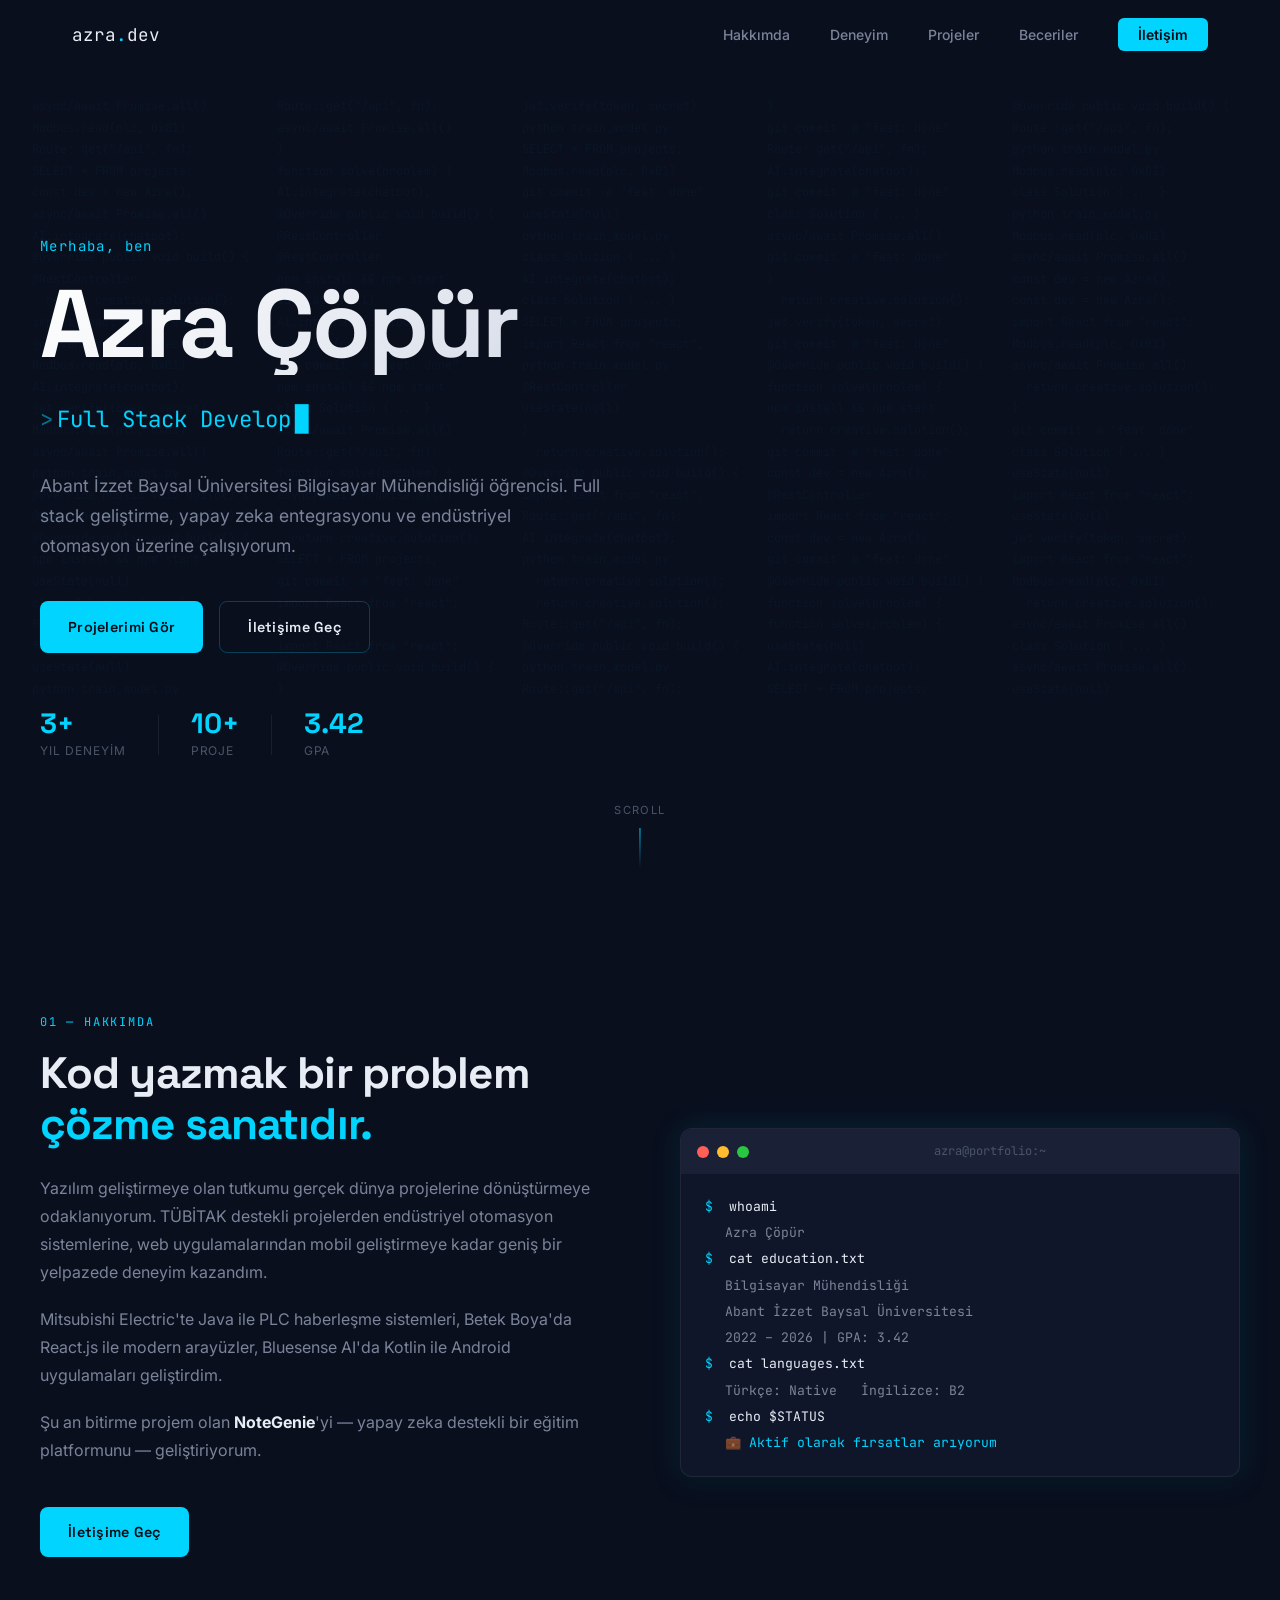
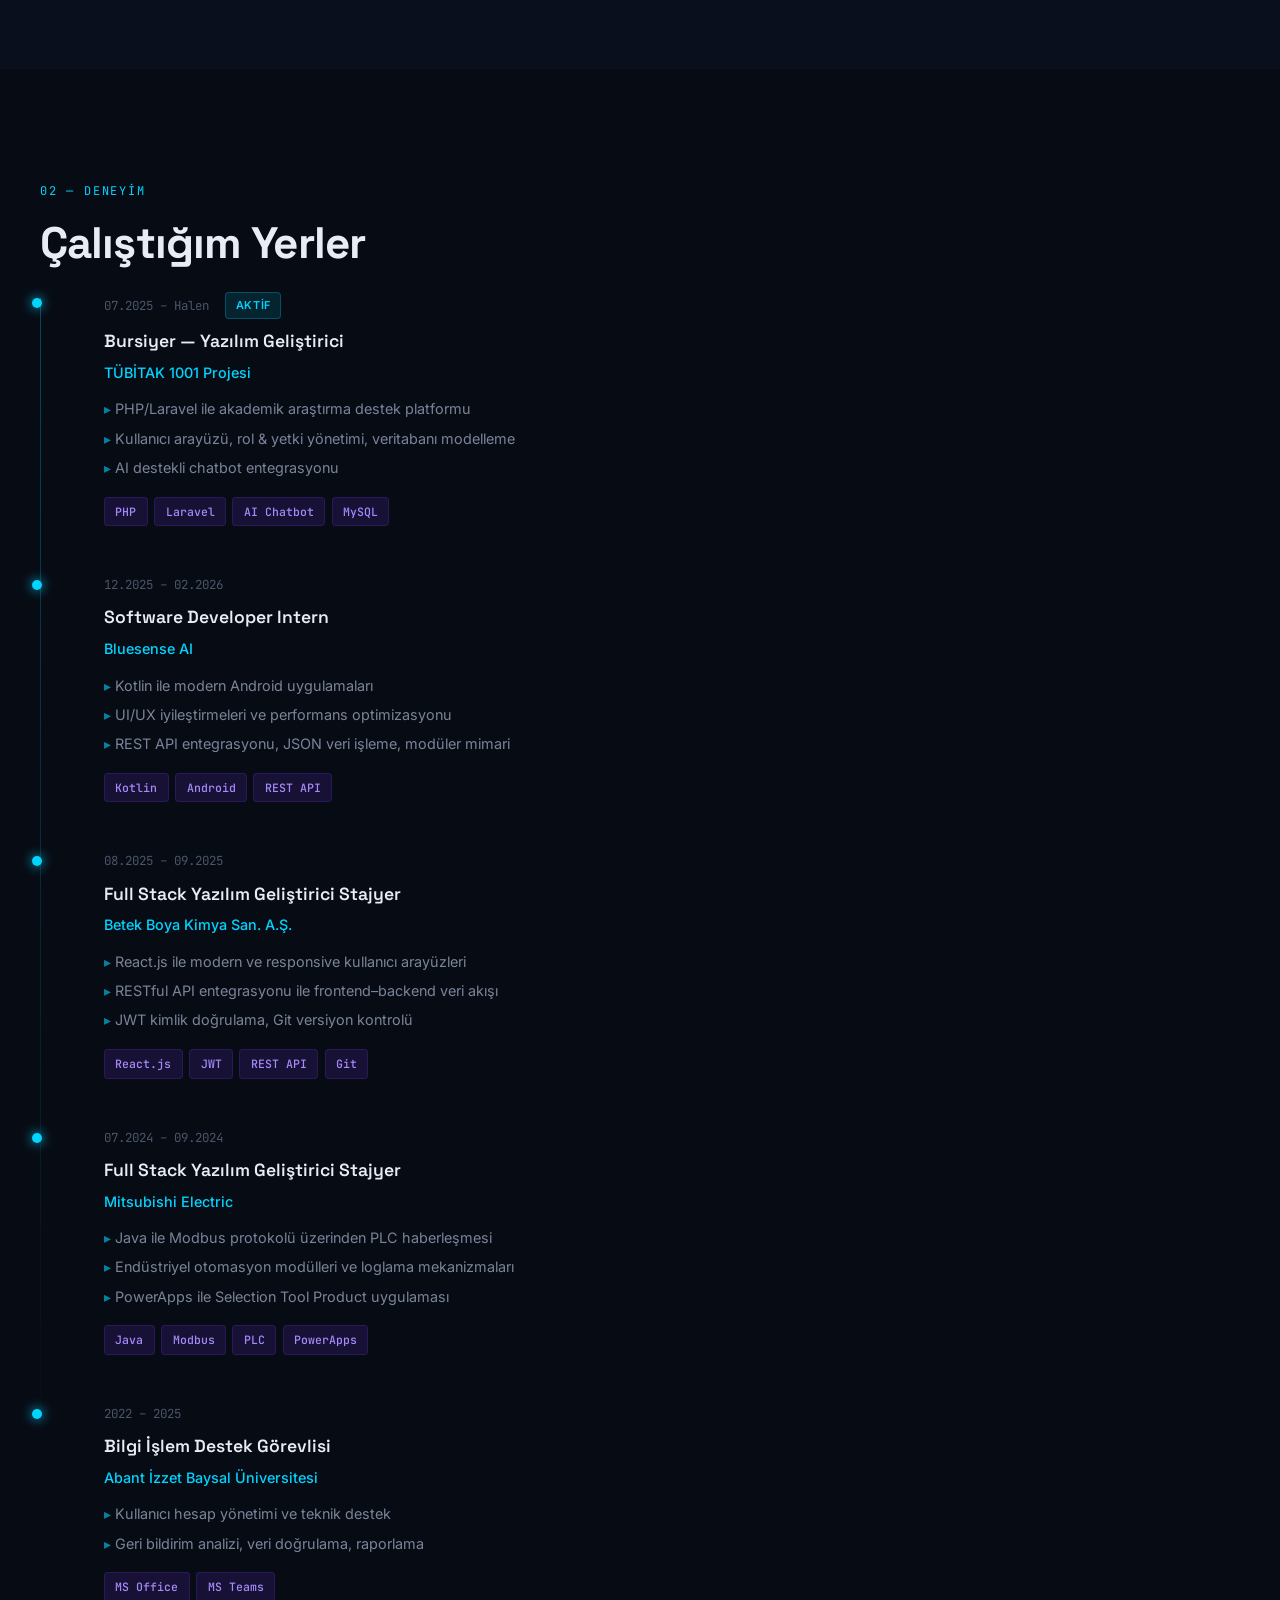
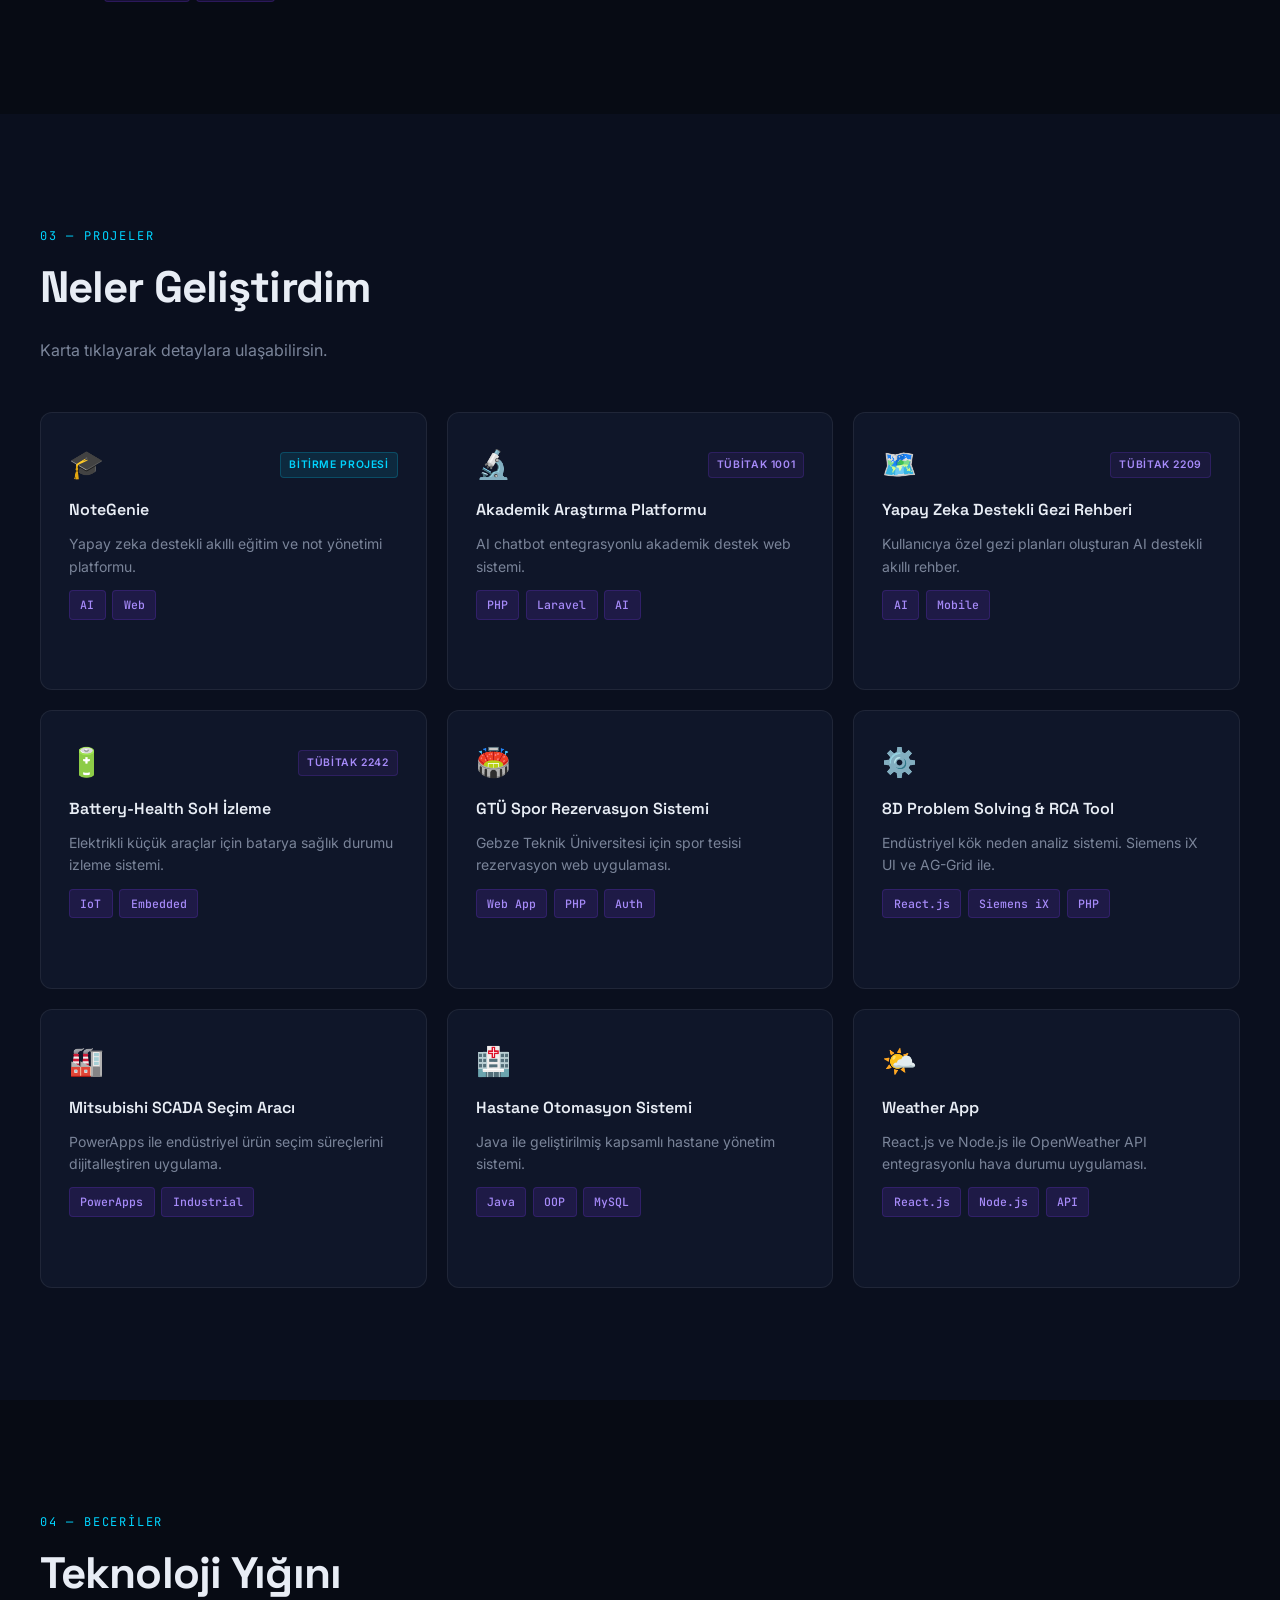
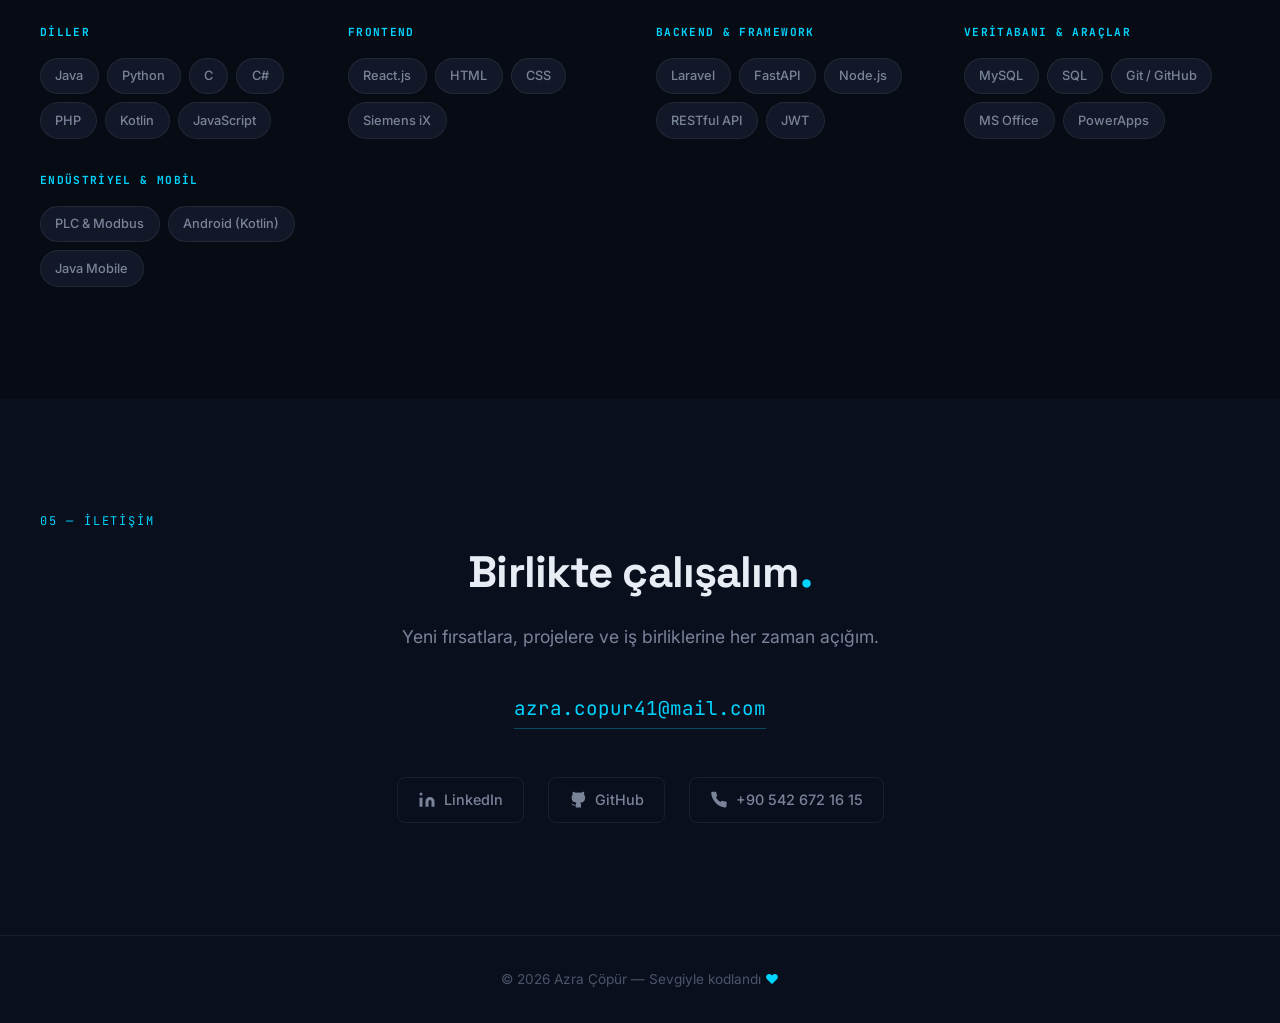
==== commit 3562b9ca: "Revise NoteGenie project information and layout Updated NoteGenie project details with enhanced desc" ====
--- a/index.html
+++ b/index.html
@@ -505,7 +505,50 @@
 <script>
 // Project data
 const projects = {
-  notegenie:{emoji:'🎓',badge:'Bitirme Projesi',badgeCls:'',title:'NoteGenie',subtitle:'Yapay zeka destekli akıllı eğitim platformu',tags:['AI','Web','React.js','FastAPI','Python'],body:`<div class="modal-coming"><span>🚧</span><p>Proje detayları yakında eklenecek.<br>Ekran görüntüleri, teknik mimari ve öğrenimler burada olacak.</p></div>`},
+  notegenie:{
+    emoji:'🎓',
+    badge:'Bitirme Projesi',
+    badgeCls:'',
+    title:'NoteGenie',
+    subtitle:'Yapay Zeka Destekli Dijital Eğitim Ekosistemi ve İnteraktif İçerik Yönetim Platformu',
+    tags:['Google Gemini 2.5 Flash','FastAPI','React.js','PostgreSQL','Tailwind CSS'],
+    body:`
+      <div style="margin-bottom: 1.5rem; padding: 1rem; background: rgba(0, 212, 255, 0.05); border: 1px solid var(--border-accent); border-radius: 8px;">
+        <span style="font-size: 0.85rem; color: var(--accent); font-family: var(--font-m); display: block; margin-bottom: 0.25rem;">✨ Akademik Başarı</span>
+        <p style="font-size: 0.9rem; color: var(--text); margin: 0;">Bu proje ve geliştirilen seyahat rehberi sistemi, <strong>uluslararası bir akademik kongrede bilimsel yayın olarak kabul edilmiştir.</strong></p>
+      </div>
+
+      <p style="margin-bottom: 1.25rem;">NoteGenie; YouTube eğitim videolarını veya ders PDF'lerini saniyeler içinde analiz ederek tamamen yapılandırılmış akıllı ders notlarına, interaktif quizlere ve semantik kavram haritalarına dönüştüren 3 katmanlı (3-tier) bir dijital öğrenme yönetim sistemidir (LMS).</p>
+      
+      <h4 style="color: var(--accent); font-family: var(--font-d); margin: 1.5rem 0 0.5rem; font-size: 1.1rem;">🛠️ Teknik Mimari & Katmanlar</h4>
+      <ul style="list-style: none; padding-left: 0; margin-bottom: 1.5rem; display: flex; flex-direction: column; gap: 0.5rem; font-size: 0.9rem;">
+        <li style="padding-left: 1rem; border-left: 2px solid var(--accent2);"><strong style="color: var(--text);">Frontend:</strong> React (Vite) ve Tailwind CSS ile geliştirilmiş Tek Sayfa Uygulaması (SPA). Video akış takibi için YouTube IFrame Player API senkronizasyonu ve sunucuya yük bindirmeden çalışan istemci taraflı jsPDF raporlama motoru.</li>
+        <li style="padding-left: 1rem; border-left: 2px solid var(--accent2);"><strong style="color: var(--text);">Backend & API:</strong> Python FastAPI tabanlı, Starlette ve Pydantic şemaları ile uçtan uca doğrulanmış asenkron (async/await) REST API mimarisi. Veritabanı katmanında SQLAlchemy ORM entegrasyonu.</li>
+        <li style="padding-left: 1rem; border-left: 2px solid var(--accent2);"><strong style="color: var(--text);">Yapay Zeka & NLP:</strong> 1 Milyon token bağlam penceresine sahip <strong>Google Gemini 2.5 Flash API</strong> (google-genai SDK). RAG (Retrieval-Augmented Generation) mimarisiyle halüsinasyonsuz içerik sorgulama.</li>
+        <li style="padding-left: 1rem; border-left: 2px solid var(--accent2);"><strong style="color: var(--text);">Veri Çıkarımı & Depolama:</strong> PDF analizi için PyMuPDF (fitz), video deşifresi için youtube-transcript-api. Güvenli oturumlar için JWT (JSON Web Token) ve veri kalitesi için asenkron Hipo Labs Üniversite API entegrasyonu ile beslenen PostgreSQL DB.</li>
+      </ul>
+
+      <h4 style="color: var(--accent); font-family: var(--font-d); margin: 1.5rem 0 0.5rem; font-size: 1.1rem;">💡 Öne Çıkan Fonksiyonel Modüller</h4>
+      <div style="display: grid; grid-template-columns: 1fr 1fr; gap: 1rem; margin-bottom: 1rem; font-size: 0.85rem;">
+        <div style="background: var(--bg-card2); padding: 1rem; border-radius: 8px; border: 1px solid var(--border);">
+          <strong style="color: var(--text); display: block; margin-bottom: 0.25rem;">📝 Akıllı Özet & Zaman Damgası</strong>
+          Hiyerarşik akademik özet çıkarma ve videonun kırılma noktalarına tıklandığında oynatıcıyı otomatik o saniyeye saran (seekTo) navigasyonel dizin.
+        </div>
+        <div style="background: var(--bg-card2); padding: 1rem; border-radius: 8px; border: 1px solid var(--border);">
+          <strong style="color: var(--text); display: block; margin-bottom: 0.25rem;">📊 Akademik Kavram Ağacı</strong>
+          Metinden süzülen teknik terimlerin anlamsal ilişkilerini animasyonlu kartlar ve 15 kelimelik hap akademik tanımlarla görselleştiren dinamik bilgi grafı (Knowledge Graph).
+        </div>
+        <div style="background: var(--bg-card2); padding: 1rem; border-radius: 8px; border: 1px solid var(--border);">
+          <strong style="color: var(--text); display: block; margin-bottom: 0.25rem;">🤖 RAG Tabanlı Soru-Cevap</strong>
+          Kullanıcıların işlenen video veya doküman bağlamından dışarı çıkmadan doğrudan kaynak metne sadık soru sorabildikleri yapay zeka eğitim asistanı.
+        </div>
+        <div style="background: var(--bg-card2); padding: 1rem; border-radius: 8px; border: 1px solid var(--border);">
+          <strong style="color: var(--text); display: block; margin-bottom: 0.25rem;">🎯 Tam Ekran Quiz Modülü</strong>
+          Metne dayalı dinamik üretilen 10 soruluk çoktan seçmeli interaktif sınav arayüzü. Anlık doğru/yanlış geri bildirimi ve PostgreSQL tabanlı en yüksek skor (highest_score) takibi.
+        </div>
+      </div>
+    `
+  },
   tubitak1001:{emoji:'🔬',badge:'TÜBİTAK 1001',badgeCls:'tb',title:'Akademik Araştırma Platformu',subtitle:'AI chatbot entegrasyonlu akademik destek web sistemi',tags:['PHP','Laravel','AI Chatbot','MySQL'],body:`<div class="modal-coming"><span>🚧</span><p>Proje detayları yakında eklenecek.</p></div>`},
   tubitak2209:{emoji:'🗺️',badge:'TÜBİTAK 2209',badgeCls:'tb',title:'Yapay Zeka Destekli Gezi Rehberi',subtitle:'Kullanıcıya özel AI destekli akıllı seyahat rehberi',tags:['AI','Mobile','Python'],body:`<div class="modal-coming"><span>🚧</span><p>Proje detayları yakında eklenecek.</p></div>`},
   battery:{emoji:'🔋',badge:'TÜBİTAK 2242',badgeCls:'tb',title:'Battery-Health SoH İzleme',subtitle:'Elektrikli araçlar için batarya sağlık izleme sistemi',tags:['IoT','Embedded','Python'],body:`<div class="modal-coming"><span>🚧</span><p>Proje detayları yakında eklenecek.</p></div>`},
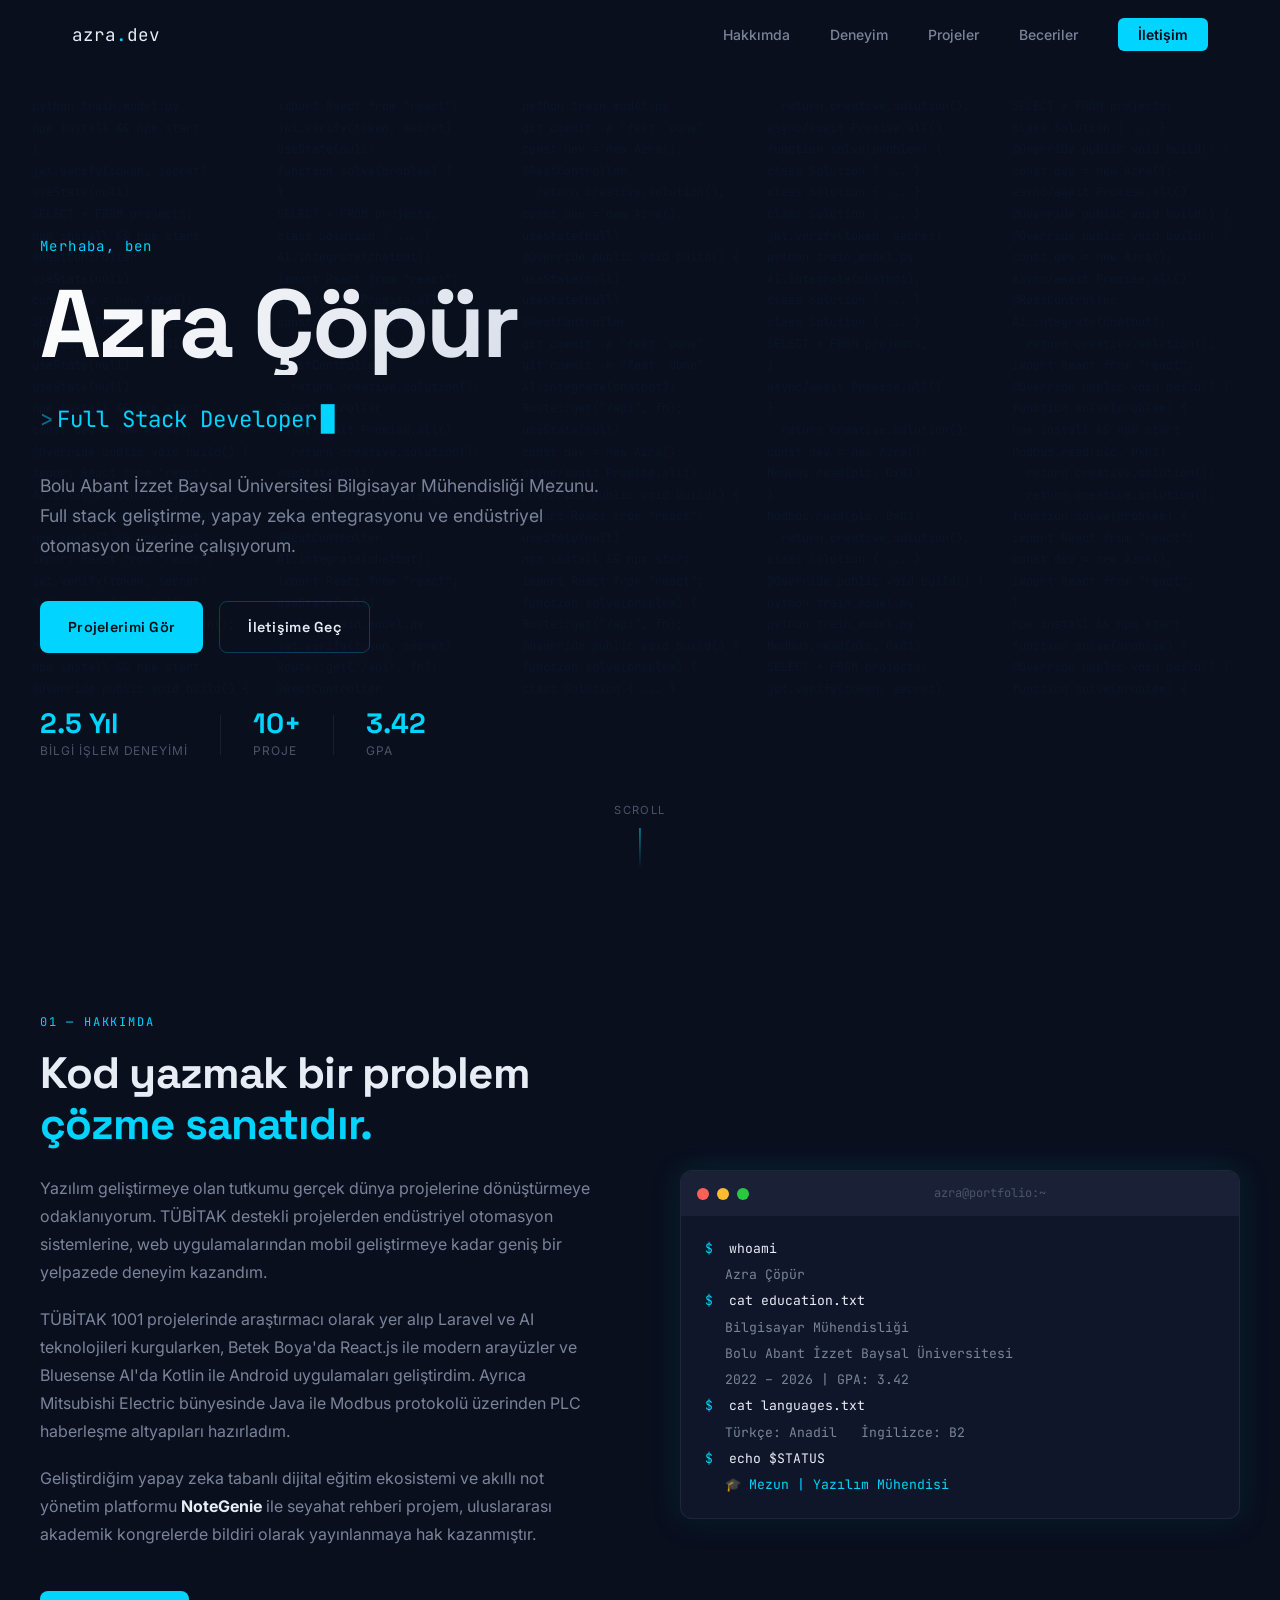
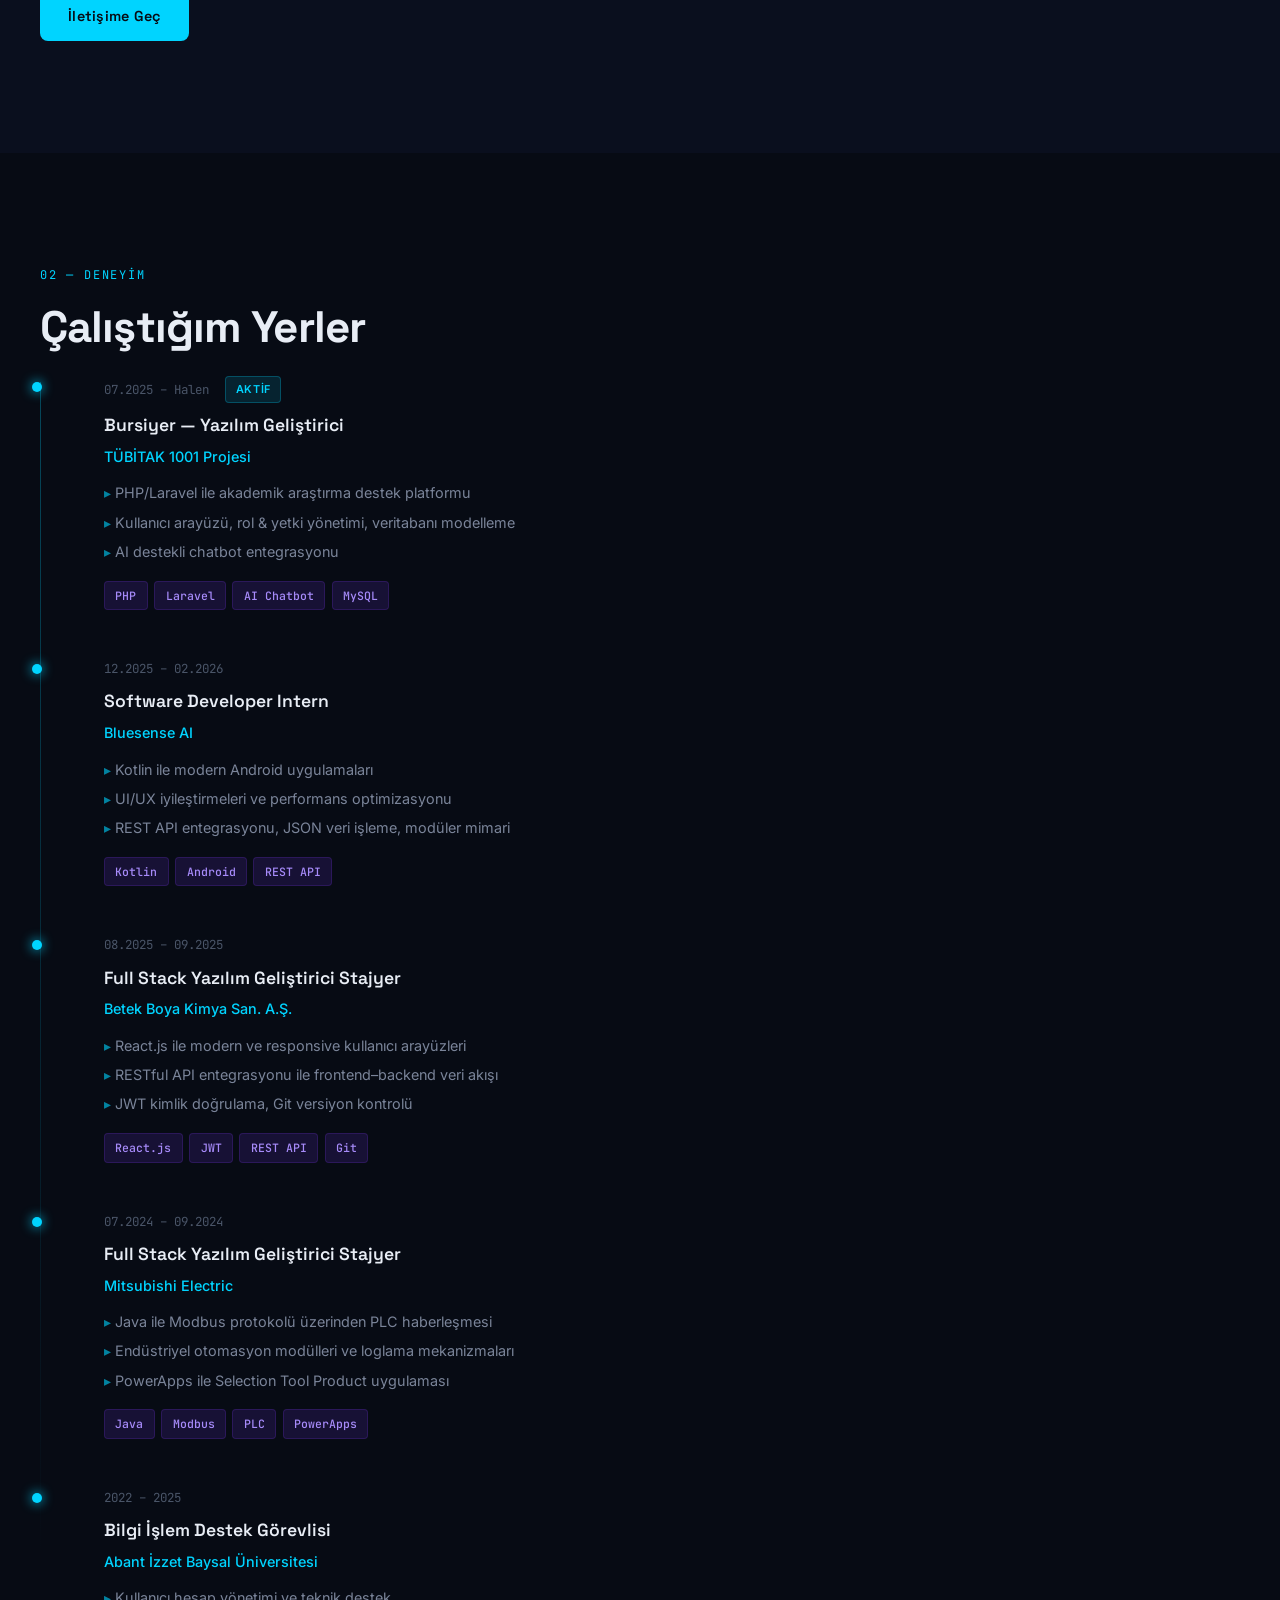
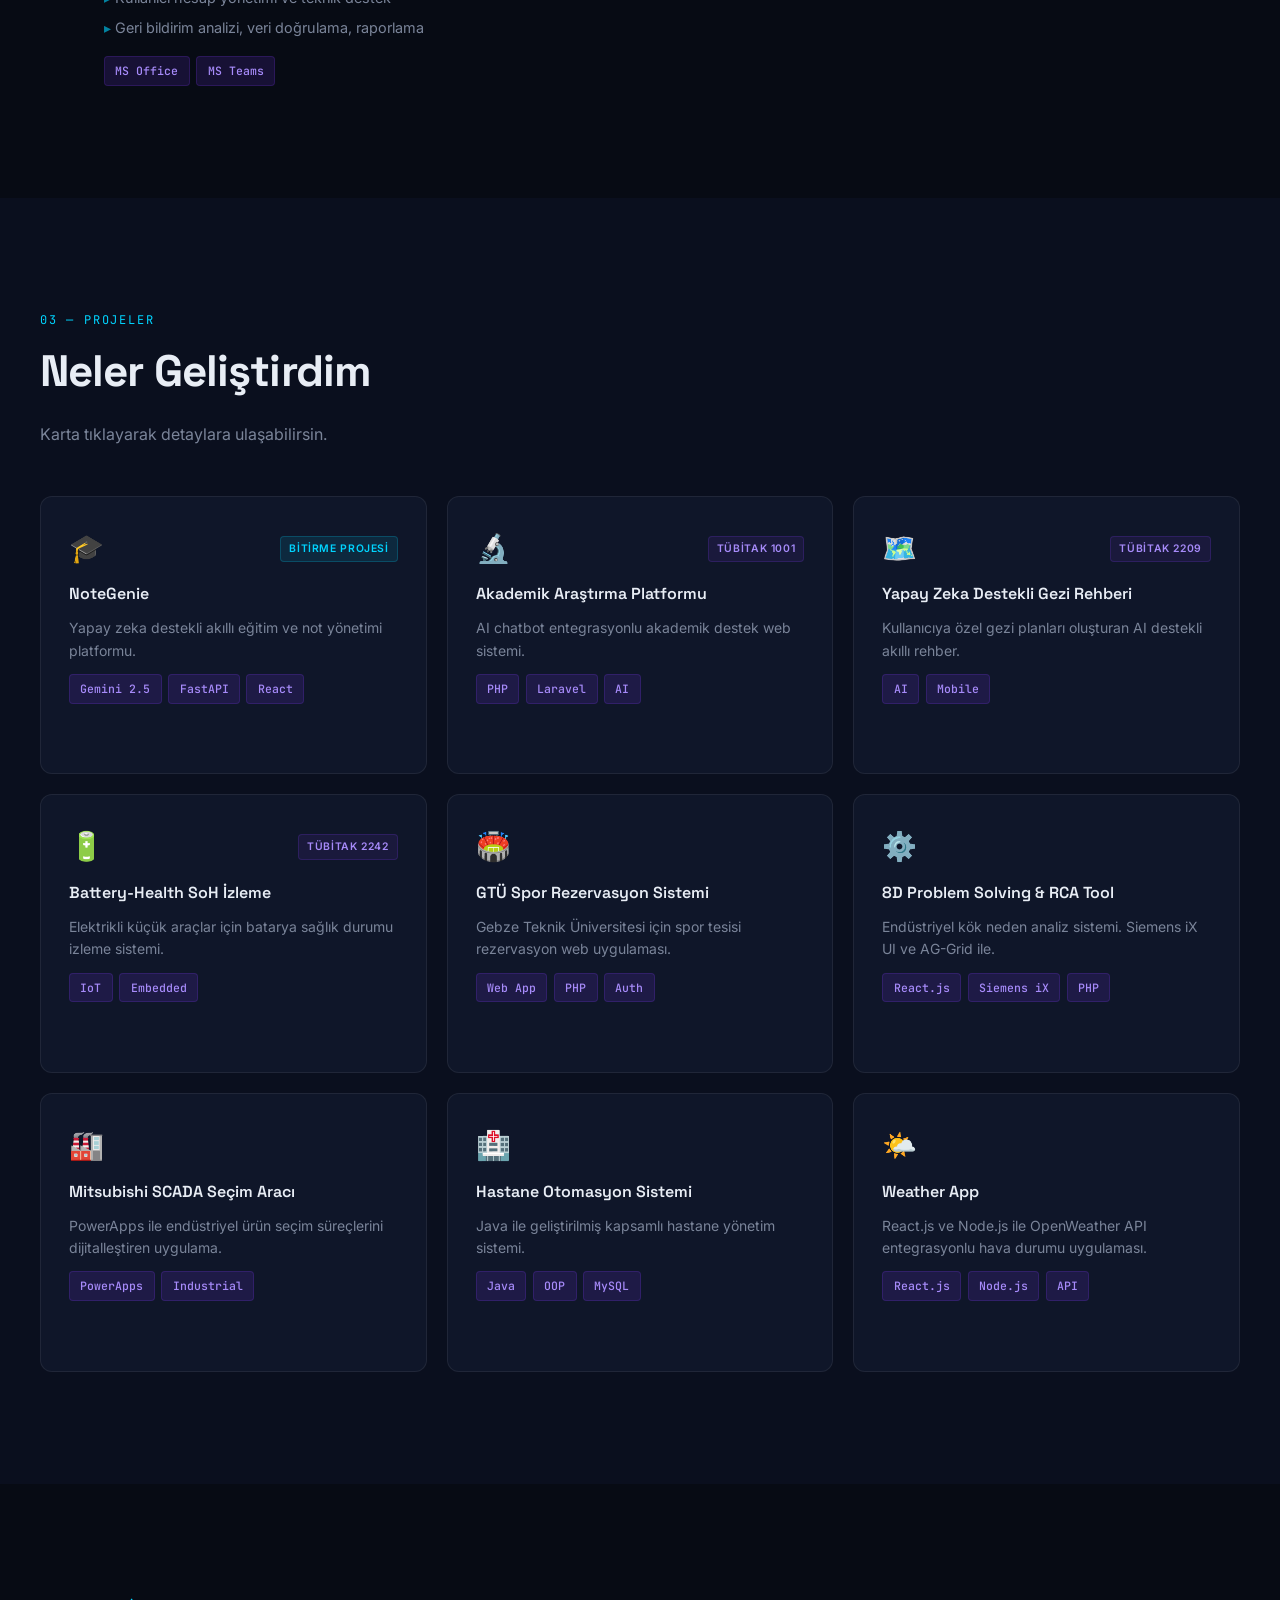
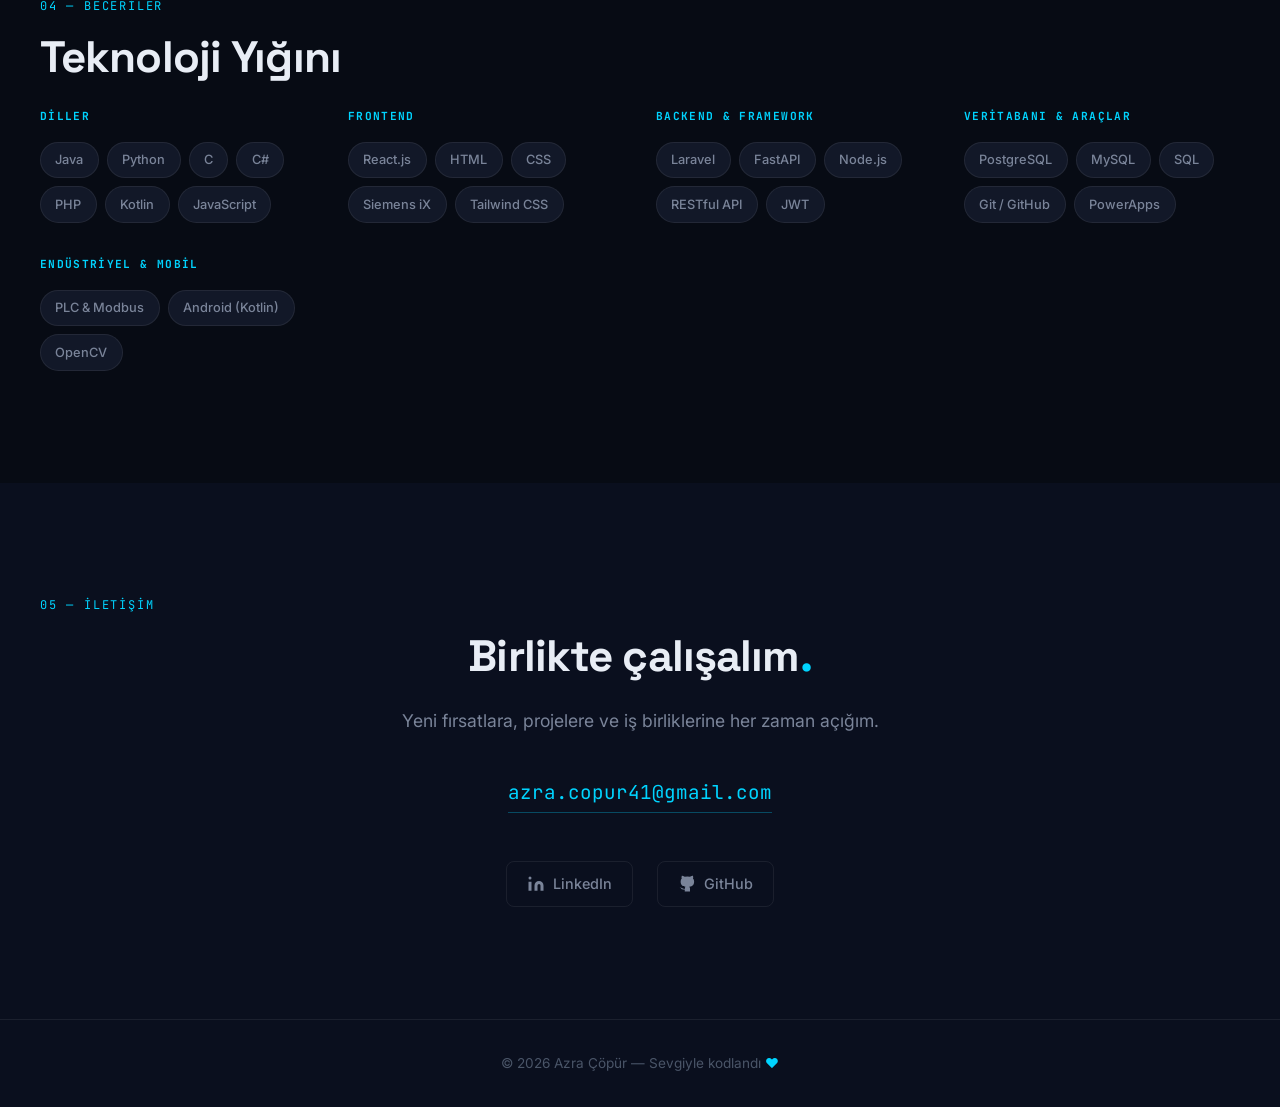
==== commit 69aaad26: "Update personal information and contact details" ====
--- a/index.html
+++ b/index.html
@@ -211,13 +211,13 @@
       <span id="typed"></span>
       <span class="cursor" aria-hidden="true">█</span>
     </div>
-    <p class="hero-desc">Abant İzzet Baysal Üniversitesi Bilgisayar Mühendisliği öğrencisi. Full stack geliştirme, yapay zeka entegrasyonu ve endüstriyel otomasyon üzerine çalışıyorum.</p>
+    <p class="hero-desc">Bolu Abant İzzet Baysal Üniversitesi Bilgisayar Mühendisliği Mezunu. Full stack geliştirme, yapay zeka entegrasyonu ve endüstriyel otomasyon üzerine çalışıyorum.</p>
     <div class="hero-actions">
       <a href="#projects" class="btn btn-primary">Projelerimi Gör</a>
       <a href="#contact" class="btn btn-ghost">İletişime Geç</a>
     </div>
     <div class="hero-stats">
-      <div><span class="stat-num">3+</span><span class="stat-label">Yıl Deneyim</span></div>
+      <div><span class="stat-num">2.5 Yıl</span><span class="stat-label">Bilgi İşlem Deneyimi</span></div>
       <div class="stat-div"></div>
       <div><span class="stat-num">10+</span><span class="stat-label">Proje</span></div>
       <div class="stat-div"></div>
@@ -235,9 +235,9 @@
       <div class="about-text">
         <h2 class="sec-title">Kod yazmak bir problem<br><em>çözme sanatıdır.</em></h2>
         <p>Yazılım geliştirmeye olan tutkumu gerçek dünya projelerine dönüştürmeye odaklanıyorum. TÜBİTAK destekli projelerden endüstriyel otomasyon sistemlerine, web uygulamalarından mobil geliştirmeye kadar geniş bir yelpazede deneyim kazandım.</p>
-        <p>Mitsubishi Electric'te Java ile PLC haberleşme sistemleri, Betek Boya'da React.js ile modern arayüzler, Bluesense AI'da Kotlin ile Android uygulamaları geliştirdim.</p>
-        <p>Şu an bitirme projem olan <strong>NoteGenie</strong>'yi — yapay zeka destekli bir eğitim platformunu — geliştiriyorum.</p>
-        <a href="mailto:azra.copur41@mail.com" class="btn btn-primary" style="margin-top:1.5rem">İletişime Geç</a>
+        <p>TÜBİTAK 1001 projelerinde araştırmacı olarak yer alıp Laravel ve AI teknolojileri kurgularken, Betek Boya'da React.js ile modern arayüzler ve Bluesense AI'da Kotlin ile Android uygulamaları geliştirdim. Ayrıca Mitsubishi Electric bünyesinde Java ile Modbus protokolü üzerinden PLC haberleşme altyapıları hazırladım.</p>
+        <p>Geliştirdiğim yapay zeka tabanlı dijital eğitim ekosistemi ve akıllı not yönetim platformu <strong>NoteGenie</strong> ile seyahat rehberi projem, uluslararası akademik kongrelerde bildiri olarak yayınlanmaya hak kazanmıştır.</p>
+        <a href="mailto:azra.copur41@gmail.com" class="btn btn-primary" style="margin-top:1.5rem">İletişime Geç</a>
       </div>
       <div class="reveal">
         <div class="terminal">
@@ -250,12 +250,12 @@
             <p class="t-out">Azra Çöpür</p>
             <p><span class="t-prompt">$</span> cat education.txt</p>
             <p class="t-out">Bilgisayar Mühendisliği</p>
-            <p class="t-out">Abant İzzet Baysal Üniversitesi</p>
+            <p class="t-out">Bolu Abant İzzet Baysal Üniversitesi</p>
             <p class="t-out">2022 – 2026 | GPA: 3.42</p>
             <p><span class="t-prompt">$</span> cat languages.txt</p>
-            <p class="t-out">Türkçe: Native &nbsp; İngilizce: B2</p>
+            <p class="t-out">Türkçe: Anadil &nbsp; İngilizce: B2</p>
             <p><span class="t-prompt">$</span> echo $STATUS</p>
-            <p class="t-out t-ac">💼 Aktif olarak fırsatlar arıyorum</p>
+            <p class="t-out t-ac">🎓 Mezun | Yazılım Mühendisi</p>
           </div>
         </div>
       </div>
@@ -351,7 +351,7 @@
           <div class="p-top"><span class="p-emoji">🎓</span><span class="p-badge">Bitirme Projesi</span></div>
           <h3 class="p-title">NoteGenie</h3>
           <p class="p-desc">Yapay zeka destekli akıllı eğitim ve not yönetimi platformu.</p>
-          <div class="tags"><span class="tag">AI</span><span class="tag">Web</span></div>
+          <div class="tags"><span class="tag">Gemini 2.5</span><span class="tag">FastAPI</span><span class="tag">React</span></div>
           <span class="p-arrow">→</span>
         </div>
       </div>
@@ -447,10 +447,10 @@
     <h2 class="sec-title">Teknoloji Yığını</h2>
     <div class="skills-grid">
       <div class="reveal"><h4 class="sg-title">Diller</h4><div class="pills"><span class="pill">Java</span><span class="pill">Python</span><span class="pill">C</span><span class="pill">C#</span><span class="pill">PHP</span><span class="pill">Kotlin</span><span class="pill">JavaScript</span></div></div>
-      <div class="reveal"><h4 class="sg-title">Frontend</h4><div class="pills"><span class="pill">React.js</span><span class="pill">HTML</span><span class="pill">CSS</span><span class="pill">Siemens iX</span></div></div>
+      <div class="reveal"><h4 class="sg-title">Frontend</h4><div class="pills"><span class="pill">React.js</span><span class="pill">HTML</span><span class="pill">CSS</span><span class="pill">Siemens iX</span><span class="pill">Tailwind CSS</span></div></div>
       <div class="reveal"><h4 class="sg-title">Backend & Framework</h4><div class="pills"><span class="pill">Laravel</span><span class="pill">FastAPI</span><span class="pill">Node.js</span><span class="pill">RESTful API</span><span class="pill">JWT</span></div></div>
-      <div class="reveal"><h4 class="sg-title">Veritabanı & Araçlar</h4><div class="pills"><span class="pill">MySQL</span><span class="pill">SQL</span><span class="pill">Git / GitHub</span><span class="pill">MS Office</span><span class="pill">PowerApps</span></div></div>
-      <div class="reveal"><h4 class="sg-title">Endüstriyel & Mobil</h4><div class="pills"><span class="pill">PLC & Modbus</span><span class="pill">Android (Kotlin)</span><span class="pill">Java Mobile</span></div></div>
+      <div class="reveal"><h4 class="sg-title">Veritabanı & Araçlar</h4><div class="pills"><span class="pill">PostgreSQL</span><span class="pill">MySQL</span><span class="pill">SQL</span><span class="pill">Git / GitHub</span><span class="pill">PowerApps</span></div></div>
+      <div class="reveal"><h4 class="sg-title">Endüstriyel & Mobil</h4><div class="pills"><span class="pill">PLC & Modbus</span><span class="pill">Android (Kotlin)</span><span class="pill">OpenCV</span></div></div>
     </div>
   </div>
 </section>
@@ -462,7 +462,7 @@
     <div class="contact-center">
       <h2 class="sec-title">Birlikte çalışalım<span class="accent">.</span></h2>
       <p class="contact-sub">Yeni fırsatlara, projelere ve iş birliklerine her zaman açığım.</p>
-      <a href="mailto:azra.copur41@mail.com" class="contact-email">azra.copur41@mail.com</a>
+      <a href="mailto:azra.copur41@gmail.com" class="contact-email">azra.copur41@gmail.com</a>
       <div class="contact-links">
         <a href="https://linkedin.com/in/azracopur" target="_blank" rel="noopener" class="c-link">
           <svg width="18" height="18" viewBox="0 0 24 24" fill="currentColor"><path d="M16 8a6 6 0 0 1 6 6v7h-4v-7a2 2 0 0 0-2-2 2 2 0 0 0-2 2v7h-4v-7a6 6 0 0 1 6-6z"/><rect x="2" y="9" width="4" height="12"/><circle cx="4" cy="4" r="2"/></svg>
@@ -471,10 +471,6 @@
         <a href="https://github.com/azracopur" target="_blank" rel="noopener" class="c-link">
           <svg width="18" height="18" viewBox="0 0 24 24" fill="currentColor"><path d="M9 19c-5 1.5-5-2.5-7-3m14 6v-3.87a3.37 3.37 0 0 0-.94-2.61c3.14-.35 6.44-1.54 6.44-7A5.44 5.44 0 0 0 20 4.77 5.07 5.07 0 0 0 19.91 1S18.73.65 16 2.48a13.38 13.38 0 0 0-7 0C6.27.65 5.09 1 5.09 1A5.07 5.07 0 0 0 5 4.77a5.44 5.44 0 0 0-1.5 3.78c0 5.42 3.3 6.61 6.44 7A3.37 3.37 0 0 0 9 18.13V22"/></svg>
           GitHub
-        </a>
-        <a href="tel:+905426721615" class="c-link">
-          <svg width="18" height="18" viewBox="0 0 24 24" fill="currentColor"><path d="M22 16.92v3a2 2 0 0 1-2.18 2 19.79 19.79 0 0 1-8.63-3.07A19.5 19.5 0 0 1 4.69 12 19.79 19.79 0 0 1 1.61 3.4 2 2 0 0 1 3.59 1h3a2 2 0 0 1 2 1.72c.127.96.361 1.903.7 2.81a2 2 0 0 1-.45 2.11L7.91 8.56a16 16 0 0 0 6 6l.92-.92a2 2 0 0 1 2.11-.45c.907.339 1.85.573 2.81.7A2 2 0 0 1 22 16.92z"/></svg>
-          +90 542 672 16 15
         </a>
       </div>
     </div>
